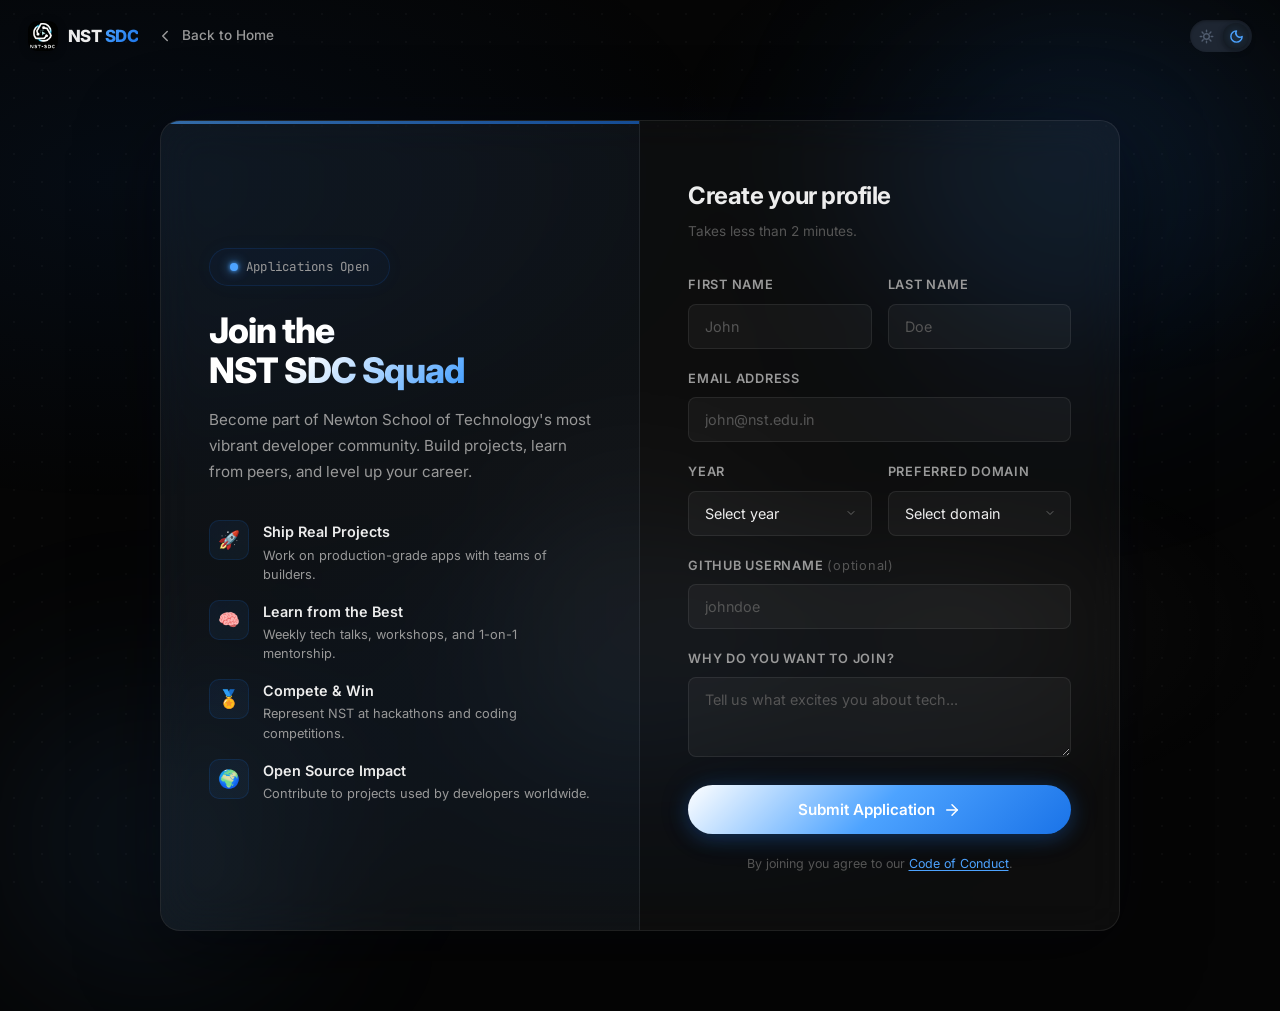
==== join.html @ 65013ed3 "Initial commit: official NST SDC landing page and membership portal" ====
<!DOCTYPE html>
<html lang="en">
<head>
  <meta charset="UTF-8" />
  <meta name="viewport" content="width=device-width, initial-scale=1.0" />
  <meta name="description" content="Join NST SDC — Register to become part of the NST Student Developer Club community." />
  <title>Join NST SDC — Registration</title>

  <!-- Fonts -->
  <link rel="preconnect" href="https://fonts.googleapis.com" />
  <link rel="preconnect" href="https://fonts.gstatic.com" crossorigin />
  <link
    href="https://fonts.googleapis.com/css2?family=Inter:wght@400;500;600;700;800;900&family=JetBrains+Mono:wght@400;500;600&display=swap"
    rel="stylesheet"
  />

  <!-- Favicon -->
  <link rel="icon" type="image/png" href="logo.png" />
  <link rel="shortcut icon" type="image/png" href="logo.png" />
  <link rel="apple-touch-icon" href="logo.png" />

  <link rel="stylesheet" href="style.css" />
  <script>
    (function () {
      const savedTheme = localStorage.getItem('nst_theme');
      if (savedTheme === 'light') {
        document.documentElement.setAttribute('data-theme', 'light');
      } else {
        document.documentElement.setAttribute('data-theme', 'dark');
      }
    })();
  </script>
  <style>
    /* Join Page Styles */

    .join-page {
      min-height: 100vh;
      display: flex;
      align-items: center;
      justify-content: center;
      padding: 120px 20px 80px;
      position: relative;
      overflow: hidden;
    }

    /* Ambient orbs for join page */
    .join-page__orb {
      position: absolute;
      border-radius: 50%;
      filter: blur(80px);
      pointer-events: none;
      animation: orbFloat 12s ease-in-out infinite alternate;
    }

    .join-page__orb--1 {
      width: 600px;
      height: 600px;
      background: radial-gradient(circle, rgba(26, 115, 232, 0.14) 0%, transparent 65%);
      top: -100px;
      right: -100px;
    }

    .join-page__orb--2 {
      width: 500px;
      height: 500px;
      background: radial-gradient(circle, rgba(77, 163, 255, 0.12) 0%, transparent 65%);
      bottom: -80px;
      left: -100px;
      animation-delay: -4s;
    }

    .join-page__orb--3 {
      width: 400px;
      height: 400px;
      background: radial-gradient(circle, rgba(255, 255, 255, 0.08) 0%, transparent 65%);
      top: 40%;
      left: 50%;
      transform: translateX(-50%);
      animation-delay: -8s;
    }

    .join-container {
      position: relative;
      z-index: 1;
      width: 100%;
      max-width: 960px;
      display: grid;
      grid-template-columns: 1fr 1fr;
      gap: 0;
      background: var(--glass-bg);
      border: var(--glass-border);
      border-radius: var(--radius-lg);
      backdrop-filter: blur(20px);
      -webkit-backdrop-filter: blur(20px);
      overflow: hidden;
      box-shadow: 0 20px 80px rgba(0, 0, 0, 0.5), 0 0 60px rgba(26, 115, 232, 0.04);
    }

    /* Left panel */

    .join-info {
      padding: 56px 48px;
      display: flex;
      flex-direction: column;
      justify-content: center;
      background: linear-gradient(135deg, rgba(26, 115, 232, 0.04), rgba(77, 163, 255, 0.03));
      border-right: 1px solid var(--border);
      position: relative;
      overflow: hidden;
    }

    .join-info::before {
      content: '';
      position: absolute;
      top: 0;
      left: 0;
      right: 0;
      height: 3px;
      background: linear-gradient(90deg, var(--accent-start), var(--accent-end));
      opacity: 0.6;
    }

    .join-info .badge {
      margin-bottom: 24px;
      align-self: flex-start;
    }

    .join-info h1 {
      font-size: 2.2rem;
      font-weight: 800;
      letter-spacing: -0.03em;
      line-height: 1.15;
      margin-bottom: 16px;
      background: linear-gradient(135deg, #ffffff 30%, #4da3ff 70%, #1a73e8 100%);
      -webkit-background-clip: text;
      -webkit-text-fill-color: transparent;
      background-clip: text;
    }

    .join-info > p {
      color: var(--text-muted);
      font-size: 0.95rem;
      line-height: 1.7;
      margin-bottom: 36px;
    }

    .join-perks {
      display: flex;
      flex-direction: column;
      gap: 16px;
    }

    .perk {
      display: flex;
      align-items: flex-start;
      gap: 14px;
    }

    .perk__icon {
      width: 40px;
      height: 40px;
      flex-shrink: 0;
      display: flex;
      align-items: center;
      justify-content: center;
      background: linear-gradient(135deg, rgba(26, 115, 232, 0.08), rgba(77, 163, 255, 0.06));
      border: 1px solid rgba(26, 115, 232, 0.15);
      border-radius: 10px;
      font-size: 1.1rem;
    }

    .perk h4 {
      font-size: 0.9rem;
      font-weight: 600;
      margin-bottom: 2px;
    }

    .perk p {
      font-size: 0.8rem;
      color: var(--text-muted);
      line-height: 1.5;
    }

    /* Right panel */

    .join-form-panel {
      padding: 56px 48px;
      display: flex;
      flex-direction: column;
      justify-content: center;
    }

    .join-form-panel h2 {
      font-size: 1.5rem;
      font-weight: 700;
      letter-spacing: -0.02em;
      margin-bottom: 6px;
    }

    .join-form-panel > p {
      color: var(--text-dim);
      font-size: 0.85rem;
      margin-bottom: 32px;
    }

    .form-group {
      margin-bottom: 20px;
    }

    .form-group label {
      display: block;
      font-size: 0.8rem;
      font-weight: 600;
      color: var(--text-muted);
      text-transform: uppercase;
      letter-spacing: 0.06em;
      margin-bottom: 8px;
    }

    .form-group input,
    .form-group select,
    .form-group textarea {
      width: 100%;
      padding: 13px 16px;
      background: rgba(255, 255, 255, 0.04);
      border: 1px solid var(--border);
      border-radius: var(--radius-sm);
      color: var(--text);
      font-family: var(--font-sans);
      font-size: 0.9rem;
      outline: none;
      transition: border-color 0.25s, box-shadow 0.25s;
    }

    .form-group input:focus,
    .form-group select:focus,
    .form-group textarea:focus {
      border-color: rgba(26, 115, 232, 0.4);
      box-shadow: 0 0 0 3px rgba(26, 115, 232, 0.08), 0 0 20px rgba(26, 115, 232, 0.04);
    }

    .form-group input::placeholder,
    .form-group textarea::placeholder {
      color: var(--text-dim);
    }

    .form-group select {
      cursor: pointer;
      appearance: none;
      -webkit-appearance: none;
      background-image: url("data:image/svg+xml,%3Csvg xmlns='http://www.w3.org/2000/svg' width='12' height='12' viewBox='0 0 24 24' fill='none' stroke='%23666' stroke-width='2' stroke-linecap='round' stroke-linejoin='round'%3E%3Cpath d='m6 9 6 6 6-6'/%3E%3C/svg%3E");
      background-repeat: no-repeat;
      background-position: right 14px center;
    }

    .form-group select option {
      background: #111;
      color: var(--text);
    }

    .form-group textarea {
      resize: vertical;
      min-height: 80px;
    }

    .form-row {
      display: grid;
      grid-template-columns: 1fr 1fr;
      gap: 16px;
    }

    .form-submit {
      margin-top: 8px;
    }

    .form-submit .btn {
      width: 100%;
      justify-content: center;
      padding: 15px 28px;
      font-size: 0.95rem;
    }

    .form-footer {
      text-align: center;
      margin-top: 20px;
    }

    .form-footer p {
      font-size: 0.78rem;
      color: var(--text-dim);
    }

    .form-footer a {
      color: var(--accent-start);
      text-decoration: underline;
      text-underline-offset: 2px;
    }

    /* Success state */

    .form-success {
      display: none;
      text-align: center;
      padding: 40px 20px;
    }

    .form-success.active {
      display: flex;
      flex-direction: column;
      align-items: center;
      justify-content: center;
      min-height: 400px;
    }

    .form-success__icon {
      width: 72px;
      height: 72px;
      border-radius: 50%;
      background: linear-gradient(135deg, rgba(26, 115, 232, 0.12), rgba(77, 163, 255, 0.08));
      border: 1px solid rgba(26, 115, 232, 0.2);
      display: flex;
      align-items: center;
      justify-content: center;
      font-size: 2rem;
      margin-bottom: 24px;
      animation: successPop 0.5s cubic-bezier(0.16, 1, 0.3, 1);
    }

    @keyframes successPop {
      0%   { transform: scale(0); opacity: 0; }
      60%  { transform: scale(1.15); }
      100% { transform: scale(1); opacity: 1; }
    }

    .form-success h2 {
      font-size: 1.6rem;
      font-weight: 800;
      margin-bottom: 10px;
      background: linear-gradient(135deg, #4da3ff, #1a73e8);
      -webkit-background-clip: text;
      -webkit-text-fill-color: transparent;
      background-clip: text;
    }

    .form-success p {
      color: var(--text-muted);
      font-size: 0.95rem;
      max-width: 360px;
      line-height: 1.6;
      margin-bottom: 28px;
    }

    /* Top bar & back link */

    .join-top-bar {
      position: fixed;
      top: 20px;
      left: 28px;
      right: 28px;
      z-index: 1001;
      display: flex;
      align-items: center;
      justify-content: space-between;
    }

    .back-link {
      display: inline-flex;
      align-items: center;
      gap: 8px;
      font-size: 0.85rem;
      font-weight: 500;
      color: var(--text-muted);
      transition: color 0.2s;
    }

    .back-link:hover {
      color: var(--text);
    }

    .back-link svg {
      transition: transform 0.2s;
    }

    .back-link:hover svg {
      transform: translateX(-3px);
    }

    /* Responsive */

    @media (max-width: 768px) {
      .join-top-bar {
        left: 20px;
        right: 20px;
      }

      .join-container {
        grid-template-columns: 1fr;
        max-width: 520px;
      }

      .join-info {
        padding: 40px 32px;
        border-right: none;
        border-bottom: 1px solid var(--border);
      }

      .join-form-panel {
        padding: 40px 32px;
      }

      .form-row {
        grid-template-columns: 1fr;
      }

      .join-info h1 {
        font-size: 1.7rem;
      }
    }

    @media (max-width: 480px) {
      .join-info {
        padding: 32px 24px;
      }

      .join-form-panel {
        padding: 32px 24px;
      }
    }
  </style>
</head>
<body>
  <!-- Top Bar -->
  <div class="join-top-bar">
    <div style="display: flex; align-items: center; gap: 18px;">
      <a href="index.html" class="navbar__logo" style="font-size: 1.05rem;">
        <img src="logo.png" alt="NST SDC Logo" class="navbar__logo-img" style="width: 30px; height: 30px;" />
        <span>NST <span>SDC</span></span>
      </a>
      <a href="index.html" class="back-link">
        <svg width="18" height="18" viewBox="0 0 24 24" fill="none" stroke="currentColor" stroke-width="2" stroke-linecap="round" stroke-linejoin="round"><path d="m15 18-6-6 6-6"/></svg>
        Back to Home
      </a>
    </div>

    <button class="theme-toggle" id="themeToggle" type="button" aria-label="Toggle color theme" title="Toggle color theme">
      <span class="theme-toggle__track">
        <span class="theme-toggle__slot theme-toggle__slot--sun">
          <svg class="theme-icon theme-icon--sun" viewBox="0 0 24 24" fill="none" stroke="currentColor" stroke-width="2.3" stroke-linecap="round" stroke-linejoin="round">
            <circle cx="12" cy="12" r="4.5" />
            <path d="M12 2v2.5M12 19.5V22M4.93 4.93l1.77 1.77M17.3 17.3l1.77 1.77M2 12h2.5M19.5 12H22M6.7 17.3l-1.77 1.77M19.07 4.93l-1.77 1.77" />
          </svg>
        </span>
        <span class="theme-toggle__slot theme-toggle__slot--moon">
          <svg class="theme-icon theme-icon--moon" viewBox="0 0 24 24" fill="none" stroke="currentColor" stroke-width="2.3" stroke-linecap="round" stroke-linejoin="round">
            <path d="M12 3a6.5 6.5 0 0 0 9 9 9 9 0 1 1-9-9Z" />
          </svg>
        </span>
        <span class="theme-toggle__thumb"></span>
      </span>
    </button>
  </div>

  <section class="join-page">
    <!-- Ambient orbs -->
    <div class="join-page__orb join-page__orb--1" aria-hidden="true"></div>
    <div class="join-page__orb join-page__orb--2" aria-hidden="true"></div>
    <div class="join-page__orb join-page__orb--3" aria-hidden="true"></div>

    <div class="join-container" data-animate>
      <!-- Left: Info panel -->
      <div class="join-info">
        <span class="badge">
          <span class="badge__dot"></span>
          Applications Open
        </span>

        <h1>Join the<br />NST SDC Squad</h1>
        <p>
          Become part of Newton School of Technology's most vibrant developer community.
          Build projects, learn from peers, and level up your career.
        </p>

        <div class="join-perks">
          <div class="perk">
            <div class="perk__icon">🚀</div>
            <div>
              <h4>Ship Real Projects</h4>
              <p>Work on production-grade apps with teams of builders.</p>
            </div>
          </div>
          <div class="perk">
            <div class="perk__icon">🧠</div>
            <div>
              <h4>Learn from the Best</h4>
              <p>Weekly tech talks, workshops, and 1-on-1 mentorship.</p>
            </div>
          </div>
          <div class="perk">
            <div class="perk__icon">🏅</div>
            <div>
              <h4>Compete & Win</h4>
              <p>Represent NST at hackathons and coding competitions.</p>
            </div>
          </div>
          <div class="perk">
            <div class="perk__icon">🌍</div>
            <div>
              <h4>Open Source Impact</h4>
              <p>Contribute to projects used by developers worldwide.</p>
            </div>
          </div>
        </div>
      </div>

      <!-- Right: Form panel -->
      <div class="join-form-panel" id="formPanel">
        <h2>Create your profile</h2>
        <p>Takes less than 2 minutes.</p>

        <form id="joinForm" novalidate>
          <div class="form-row">
            <div class="form-group">
              <label for="firstName">First Name</label>
              <input type="text" id="firstName" name="firstName" placeholder="John" required />
            </div>
            <div class="form-group">
              <label for="lastName">Last Name</label>
              <input type="text" id="lastName" name="lastName" placeholder="Doe" required />
            </div>
          </div>

          <div class="form-group">
            <label for="email">Email Address</label>
            <input type="email" id="email" name="email" placeholder="john@nst.edu.in" required />
          </div>

          <div class="form-row">
            <div class="form-group">
              <label for="year">Year</label>
              <select id="year" name="year" required>
                <option value="" disabled selected>Select year</option>
                <option value="1">1st Year</option>
                <option value="2">2nd Year</option>
                <option value="3">3rd Year</option>
                <option value="4">4th Year</option>
              </select>
            </div>
            <div class="form-group">
              <label for="domain">Preferred Domain</label>
              <select id="domain" name="domain" required>
                <option value="" disabled selected>Select domain</option>
                <option value="fullstack">Full-Stack Web</option>
                <option value="aiml">AI / Machine Learning</option>
                <option value="opensource">Open Source</option>
                <option value="devops">DevOps & Cloud</option>
                <option value="uiux">UI/UX Design</option>
                <option value="cp">Competitive Programming</option>
              </select>
            </div>
          </div>

          <div class="form-group">
            <label for="github">GitHub Username <span style="color: var(--text-dim); text-transform: none; font-weight: 400;">(optional)</span></label>
            <input type="text" id="github" name="github" placeholder="johndoe" />
          </div>

          <div class="form-group">
            <label for="motivation">Why do you want to join?</label>
            <textarea id="motivation" name="motivation" placeholder="Tell us what excites you about tech..." rows="3"></textarea>
          </div>

          <div class="form-submit">
            <button type="submit" class="btn btn--primary btn--lg">
              Submit Application
              <svg width="18" height="18" viewBox="0 0 24 24" fill="none" stroke="currentColor" stroke-width="2" stroke-linecap="round" stroke-linejoin="round"><path d="M5 12h14"/><path d="m12 5 7 7-7 7"/></svg>
            </button>
          </div>

          <div class="form-footer">
            <p>By joining you agree to our <a href="#">Code of Conduct</a>.</p>
          </div>
        </form>

        <!-- Success state (hidden by default) -->
        <div class="form-success" id="formSuccess">
          <div class="form-success__icon">🎉</div>
          <h2>You're in!</h2>
          <p>
            Welcome to the squad. We'll send you an onboarding email with next steps,
            Discord invite, and your domain group details.
          </p>
          <a href="index.html" class="btn btn--outline btn--lg">Back to Home</a>
        </div>
      </div>
    </div>
  </section>

  <script>
    ;(function () {
      'use strict'

      /* Scroll animation */
      const animatedEls = document.querySelectorAll('[data-animate]')
      const scrollObserver = new IntersectionObserver(
        (entries) => {
          entries.forEach((entry) => {
            if (entry.isIntersecting) {
              entry.target.classList.add('visible')
              scrollObserver.unobserve(entry.target)
            }
          })
        },
        { threshold: 0.1 }
      )
      animatedEls.forEach((el) => scrollObserver.observe(el))

      /* Form handling */
      const form = document.getElementById('joinForm')
      const formPanel = document.getElementById('formPanel')
      const formSuccess = document.getElementById('formSuccess')

      form.addEventListener('submit', (e) => {
        e.preventDefault()

        /* Basic validation */
        const required = form.querySelectorAll('[required]')
        let valid = true

        required.forEach((input) => {
          if (!input.value.trim()) {
            input.style.borderColor = 'rgba(255, 80, 80, 0.5)'
            valid = false
            input.addEventListener('input', () => {
              input.style.borderColor = ''
            }, { once: true })
          }
        })

        const email = form.querySelector('#email')
        if (email.value && !/^[^\s@]+@[^\s@]+\.[^\s@]+$/.test(email.value)) {
          email.style.borderColor = 'rgba(255, 80, 80, 0.5)'
          valid = false
        }

        if (!valid) return

        /* Simulate submission */
        const submitBtn = form.querySelector('button[type="submit"]')
        submitBtn.innerHTML = `
          <span style="display:inline-flex;align-items:center;gap:8px;">
            <svg width="18" height="18" viewBox="0 0 24 24" fill="none" stroke="currentColor" stroke-width="2" class="spin"><circle cx="12" cy="12" r="10" stroke-dasharray="32" stroke-dashoffset="12"/></svg>
            Submitting...
          </span>`
        submitBtn.disabled = true

        setTimeout(() => {
          form.style.display = 'none'
          formSuccess.classList.add('active')
        }, 1500)
      })

      /* Input focus glow effect */
      const inputs = document.querySelectorAll('input, select, textarea')
      inputs.forEach((input) => {
        input.addEventListener('focus', () => {
          input.closest('.form-group')?.classList.add('focused')
        })
        input.addEventListener('blur', () => {
          input.closest('.form-group')?.classList.remove('focused')
        })
      })

      /* Theme toggle */
      const themeToggle = document.getElementById('themeToggle')
      if (themeToggle) {
        const currentTheme = document.documentElement.getAttribute('data-theme') || 'dark'
        themeToggle.setAttribute('aria-checked', currentTheme === 'light' ? 'true' : 'false')
        themeToggle.addEventListener('click', () => {
          const active = document.documentElement.getAttribute('data-theme') || 'dark'
          const nextTheme = active === 'light' ? 'dark' : 'light'
          document.documentElement.setAttribute('data-theme', nextTheme)
          themeToggle.setAttribute('aria-checked', nextTheme === 'light' ? 'true' : 'false')
          try {
            localStorage.setItem('nst_theme', nextTheme)
          } catch (e) {}
        })
      }
    })()
  </script>

  <style>
    .spin {
      animation: spinAnim 1s linear infinite;
    }
    @keyframes spinAnim {
      to { transform: rotate(360deg); }
    }
  </style>
</body>
</html>
---- style.css ----
/* NST SDC — Main Stylesheet */

/* Reset & Variables */

*,
*::before,
*::after {
  margin: 0;
  padding: 0;
  box-sizing: border-box;
}

:root {
  /* Palette */
  --bg:           #050505;
  --bg-elevated:  #0a0a0a;
  --surface:      rgba(255, 255, 255, 0.03);
  --border:       rgba(255, 255, 255, 0.08);
  --border-hover: rgba(255, 255, 255, 0.18);
  --text:         #ededed;
  --text-muted:   #999999;
  --text-dim:     #555555;
  --accent-start: #4da3ff;
  --accent-end:   #1a73e8;
  --gradient:     linear-gradient(135deg, var(--accent-start), var(--accent-end));
  --gradient-vivid: linear-gradient(135deg, #ffffff, #4da3ff, #1a73e8);

  /* Glass */
  --glass-bg:     rgba(255, 255, 255, 0.035);
  --glass-border: 1px solid rgba(255, 255, 255, 0.08);
  --glass-blur:   blur(14px);

  /* Typography */
  --font-sans:  'Inter', system-ui, -apple-system, sans-serif;
  --font-mono:  'JetBrains Mono', 'Fira Code', monospace;

  /* Spacing */
  --section-pad: clamp(80px, 12vw, 140px) clamp(20px, 6vw, 120px);
  --radius:      12px;
  --radius-lg:   20px;
  --radius-sm:   8px;

  /* Transitions */
  --ease-out: cubic-bezier(0.16, 1, 0.3, 1);
}

[data-theme="light"] {
  /* Newton School of Technology Brand Light Theme (White & Blue) */
  --bg:           #ffffff;
  --bg-elevated:  #f8fafd;
  --surface:      rgba(26, 115, 232, 0.04);
  --border:       rgba(26, 115, 232, 0.12);
  --border-hover: rgba(26, 115, 232, 0.35);
  --text:         #0a192f;
  --text-muted:   #4a5568;
  --text-dim:     #718096;
  --accent-start: #1a73e8;
  --accent-end:   #0052cc;
  --gradient:     linear-gradient(135deg, #1a73e8, #0052cc);
  --gradient-vivid: linear-gradient(135deg, #0052cc, #1a73e8, #4da3ff);

  /* Glass */
  --glass-bg:     rgba(255, 255, 255, 0.88);
  --glass-border: 1px solid rgba(26, 115, 232, 0.12);
  --glass-blur:   blur(16px);
}

html {
  scroll-behavior: smooth;
  -webkit-font-smoothing: antialiased;
  -moz-osx-font-smoothing: grayscale;
}

body {
  font-family: var(--font-sans);
  background: var(--bg);
  color: var(--text);
  line-height: 1.6;
  overflow-x: hidden;
  position: relative;
}

/* Background Mesh */

body::before {
  content: '';
  position: fixed;
  inset: 0;
  z-index: -2;
  background:
    radial-gradient(ellipse 80% 60% at 10% 20%, rgba(26, 115, 232, 0.07) 0%, transparent 60%),
    radial-gradient(ellipse 60% 50% at 85% 15%, rgba(77, 163, 255, 0.06) 0%, transparent 55%),
    radial-gradient(ellipse 70% 50% at 50% 80%, rgba(26, 115, 232, 0.05) 0%, transparent 55%),
    radial-gradient(ellipse 50% 40% at 75% 70%, rgba(255, 255, 255, 0.04) 0%, transparent 50%);
  animation: ambientShift 20s ease-in-out infinite alternate;
  pointer-events: none;
}

@keyframes ambientShift {
  0%   { opacity: 1;   filter: hue-rotate(0deg); }
  50%  { opacity: 0.8; filter: hue-rotate(10deg); }
  100% { opacity: 1;   filter: hue-rotate(-8deg); }
}

/* Subtle dot-grid texture overlay */
body::after {
  content: '';
  position: fixed;
  inset: 0;
  z-index: -1;
  background-image: radial-gradient(circle, rgba(255, 255, 255, 0.03) 1px, transparent 1px);
  background-size: 28px 28px;
  pointer-events: none;
}

a {
  color: inherit;
  text-decoration: none;
}

img {
  display: block;
  max-width: 100%;
}

/* Utilities */

.gradient-text {
  background: var(--gradient);
  -webkit-background-clip: text;
  -webkit-text-fill-color: transparent;
  background-clip: text;
}

/* Glowing horizontal divider between sections */
.section + .section::before {
  content: '';
  display: block;
  width: 200px;
  height: 1px;
  margin: 0 auto;
  background: linear-gradient(90deg, transparent, rgba(26, 115, 232, 0.3), rgba(77, 163, 255, 0.3), transparent);
}

/* Scroll Animations */

[data-animate] {
  opacity: 0;
  transform: translateY(30px);
  transition: opacity 0.7s var(--ease-out), transform 0.7s var(--ease-out);
}

[data-animate].visible {
  opacity: 1;
  transform: translateY(0);
}

/* stagger children */
[data-animate]:nth-child(2) { transition-delay: 0.08s; }
[data-animate]:nth-child(3) { transition-delay: 0.16s; }
[data-animate]:nth-child(4) { transition-delay: 0.24s; }
[data-animate]:nth-child(5) { transition-delay: 0.32s; }
[data-animate]:nth-child(6) { transition-delay: 0.40s; }

/* Buttons */

.btn {
  display: inline-flex;
  align-items: center;
  gap: 8px;
  padding: 12px 28px;
  border-radius: 50px;
  font-family: var(--font-sans);
  font-weight: 600;
  font-size: 0.9rem;
  cursor: pointer;
  border: none;
  transition: transform 0.25s var(--ease-out), box-shadow 0.25s var(--ease-out), background 0.25s;
  white-space: nowrap;
}

.btn--primary {
  background: var(--gradient-vivid);
  color: #fff;
  box-shadow: 0 4px 20px rgba(26, 115, 232, 0.3), 0 0 40px rgba(26, 115, 232, 0.08);
}

.btn--primary:hover {
  transform: translateY(-2px);
  box-shadow: 0 8px 30px rgba(26, 115, 232, 0.4), 0 0 60px rgba(77, 163, 255, 0.12);
}

.btn--outline {
  background: transparent;
  color: var(--text);
  border: 1px solid var(--border-hover);
}

.btn--outline:hover {
  background: rgba(255, 255, 255, 0.05);
  transform: translateY(-2px);
}

.btn--lg {
  padding: 16px 36px;
  font-size: 1rem;
}

/* Navbar */

.navbar {
  position: fixed;
  top: 0;
  left: 0;
  width: 100%;
  z-index: 1000;
  display: flex;
  align-items: center;
  justify-content: space-between;
  padding: 16px clamp(20px, 5vw, 60px);
  background: transparent;
  transition: background 0.35s, border-color 0.35s, box-shadow 0.35s;
  border-bottom: 1px solid transparent;
}

.navbar--scrolled {
  background: var(--glass-bg);
  border-bottom: var(--glass-border);
  backdrop-filter: var(--glass-blur);
  -webkit-backdrop-filter: var(--glass-blur);
  box-shadow: 0 1px 30px rgba(0, 0, 0, 0.4);
}

.navbar__logo {
  display: inline-flex;
  align-items: center;
  gap: 10px;
  font-weight: 800;
  font-size: 1.15rem;
  letter-spacing: -0.03em;
  color: var(--text);
  text-decoration: none;
}

.navbar__logo-img {
  width: 34px;
  height: 34px;
  border-radius: 9px;
  object-fit: contain;
  box-shadow: 0 2px 10px rgba(0, 0, 0, 0.3);
  transition: transform 0.25s var(--ease-out);
  flex-shrink: 0;
}

.navbar__logo:hover .navbar__logo-img {
  transform: scale(1.08) rotate(-2deg);
}

.navbar__logo span span {
  background: var(--gradient);
  -webkit-background-clip: text;
  -webkit-text-fill-color: transparent;
  background-clip: text;
}

.navbar__links {
  display: flex;
  list-style: none;
  gap: 36px;
}

.navbar__links a {
  font-size: 0.88rem;
  font-weight: 500;
  color: var(--text-muted);
  transition: color 0.25s;
  position: relative;
}

.navbar__links a::after {
  content: '';
  position: absolute;
  bottom: -4px;
  left: 0;
  width: 0;
  height: 2px;
  background: var(--gradient);
  border-radius: 2px;
  transition: width 0.3s var(--ease-out);
}

.navbar__links a:hover,
.navbar__links a.active {
  color: var(--text);
}

.navbar__links a:hover::after,
.navbar__links a.active::after {
  width: 100%;
}

.navbar__mobile-cta {
  display: none;
}

.navbar__actions {
  display: flex;
  align-items: center;
  gap: 16px;
}

/* Theme Toggle */

.theme-toggle {
  display: inline-flex;
  align-items: center;
  justify-content: center;
  background: transparent;
  border: none;
  padding: 0;
  cursor: pointer;
  outline: none;
  user-select: none;
  -webkit-tap-highlight-color: transparent;
}

.theme-toggle__track {
  position: relative;
  width: 62px;
  height: 32px;
  border-radius: 999px;
  background: #1e2632;
  display: flex;
  align-items: center;
  justify-content: space-between;
  padding: 3px 4px;
  box-sizing: border-box;
  transition: background-color 0.35s cubic-bezier(0.16, 1, 0.3, 1), box-shadow 0.3s ease;
  box-shadow: inset 0 1px 3px rgba(0, 0, 0, 0.35);
}

.theme-toggle:focus-visible .theme-toggle__track {
  box-shadow: 0 0 0 2px var(--accent-start);
}

.theme-toggle__slot {
  width: 24px;
  height: 24px;
  display: flex;
  align-items: center;
  justify-content: center;
  z-index: 2;
  pointer-events: none;
}

.theme-icon {
  width: 15px;
  height: 15px;
  transition: stroke 0.3s cubic-bezier(0.16, 1, 0.3, 1), transform 0.3s ease, filter 0.3s ease;
}

/* Dark mode (default) icon states */
.theme-icon--sun {
  stroke: #505c6e;
}

.theme-icon--moon {
  stroke: #4da3ff;
  filter: drop-shadow(0 0 4px rgba(77, 163, 255, 0.5));
}

/* Sliding Thumb */
.theme-toggle__thumb {
  position: absolute;
  top: 3px;
  left: 3px;
  width: 26px;
  height: 26px;
  border-radius: 50%;
  background: #151c24;
  box-shadow: 0 2px 6px rgba(0, 0, 0, 0.45);
  z-index: 1;
  transition: transform 0.35s cubic-bezier(0.16, 1, 0.3, 1), background-color 0.35s ease, box-shadow 0.35s ease;
  transform: translateX(30px); /* dark mode: over moon on right */
}

/* Light mode state */
[data-theme="light"] .theme-toggle__track {
  background: #dce4ec;
  box-shadow: inset 0 1px 2px rgba(0, 0, 0, 0.08);
}

[data-theme="light"] .theme-toggle__thumb {
  background: #ffffff;
  box-shadow: 0 2px 6px rgba(0, 0, 0, 0.15), 0 1px 2px rgba(0, 0, 0, 0.08);
  transform: translateX(0); /* light mode: over sun on left */
}

[data-theme="light"] .theme-icon--sun {
  stroke: #f59e0b;
  filter: drop-shadow(0 0 3px rgba(245, 158, 11, 0.35));
}

[data-theme="light"] .theme-icon--moon {
  stroke: #94a3b8;
  filter: none;
}

.navbar__cta {
  padding: 10px 24px;
  font-size: 0.85rem;
}

/* Hamburger */
.navbar__hamburger {
  display: none;
  flex-direction: column;
  gap: 5px;
  background: none;
  border: none;
  cursor: pointer;
  padding: 4px;
  z-index: 1001;
}

.navbar__hamburger span {
  display: block;
  width: 22px;
  height: 2px;
  background: var(--text);
  border-radius: 2px;
  transition: transform 0.3s, opacity 0.3s;
}

.navbar__hamburger--active span:nth-child(1) {
  transform: translateY(7px) rotate(45deg);
}

.navbar__hamburger--active span:nth-child(2) {
  opacity: 0;
}

.navbar__hamburger--active span:nth-child(3) {
  transform: translateY(-7px) rotate(-45deg);
}

/* Hero Section */

.hero {
  position: relative;
  display: flex;
  align-items: center;
  justify-content: center;
  text-align: center;
  min-height: 100vh;
  padding: 120px clamp(20px, 6vw, 120px) 80px;
  overflow: hidden;
}

/* Ambient orbs */
.hero__orb {
  position: absolute;
  border-radius: 50%;
  filter: blur(80px);
  pointer-events: none;
  animation: orbFloat 12s ease-in-out infinite alternate;
}

.hero__orb--1 {
  width: 700px;
  height: 700px;
  background: radial-gradient(circle, rgba(26, 115, 232, 0.18) 0%, transparent 65%);
  top: -150px;
  left: 50%;
  transform: translateX(-50%);
}

.hero__orb--2 {
  width: 550px;
  height: 550px;
  background: radial-gradient(circle, rgba(77, 163, 255, 0.14) 0%, transparent 65%);
  bottom: -80px;
  right: -100px;
  animation-delay: -6s;
}

@keyframes orbFloat {
  0%   { transform: translateX(-50%) scale(1); opacity: 0.8; }
  50%  { transform: translateX(-50%) scale(1.12); opacity: 1; }
  100% { transform: translateX(-50%) scale(0.95); opacity: 0.7; }
}

.hero__orb--3 {
  width: 450px;
  height: 450px;
  background: radial-gradient(circle, rgba(255, 255, 255, 0.10) 0%, transparent 65%);
  bottom: 10%;
  left: -80px;
  animation-delay: -3s;
}

.hero__content {
  position: relative;
  z-index: 1;
  max-width: 820px;
}

/* Badge */
.badge {
  display: inline-flex;
  align-items: center;
  gap: 8px;
  padding: 8px 20px;
  background: rgba(26, 115, 232, 0.04);
  border: 1px solid rgba(26, 115, 232, 0.15);
  border-radius: 50px;
  font-family: var(--font-mono);
  font-size: 0.78rem;
  color: var(--text-muted);
  margin-bottom: 28px;
  letter-spacing: 0.02em;
  box-shadow: 0 0 20px rgba(26, 115, 232, 0.04);
}

.badge__dot {
  width: 8px;
  height: 8px;
  background: var(--accent-start);
  border-radius: 50%;
  box-shadow: 0 0 12px var(--accent-start), 0 0 4px var(--accent-start);
  animation: pulse-dot 2s ease-in-out infinite;
}

@keyframes pulse-dot {
  0%, 100% { opacity: 1; transform: scale(1); }
  50%      { opacity: 0.5; transform: scale(1.5); }
}

/* Headline */
.hero__headline {
  font-size: clamp(2.8rem, 8vw, 6rem);
  font-weight: 900;
  letter-spacing: -0.04em;
  line-height: 1.05;
  margin-bottom: 24px;
  background: linear-gradient(135deg, #ffffff 30%, #4da3ff 60%, #1a73e8 100%);
  -webkit-background-clip: text;
  -webkit-text-fill-color: transparent;
  background-clip: text;
}

.hero__headline .dot {
  background: var(--gradient-vivid);
  -webkit-background-clip: text;
  -webkit-text-fill-color: transparent;
  background-clip: text;
  filter: drop-shadow(0 0 12px rgba(26, 115, 232, 0.3));
}

.hero__sub {
  font-size: clamp(1rem, 2vw, 1.2rem);
  color: var(--text-muted);
  max-width: 600px;
  margin: 0 auto 40px;
  line-height: 1.7;
}

.hero__actions {
  display: flex;
  gap: 16px;
  justify-content: center;
  flex-wrap: wrap;
  margin-bottom: 60px;
}

/* Stats */
.hero__stats {
  display: flex;
  gap: 24px;
  justify-content: center;
  flex-wrap: wrap;
}

.stat-pill {
  display: flex;
  flex-direction: column;
  align-items: center;
  padding: 18px 32px;
  background: var(--glass-bg);
  border: var(--glass-border);
  border-radius: var(--radius);
  backdrop-filter: var(--glass-blur);
  -webkit-backdrop-filter: var(--glass-blur);
  min-width: 140px;
}

.stat-pill strong {
  font-size: 1.6rem;
  font-weight: 800;
  background: var(--gradient);
  -webkit-background-clip: text;
  -webkit-text-fill-color: transparent;
  background-clip: text;
}

.stat-pill span {
  font-size: 0.78rem;
  color: var(--text-muted);
  margin-top: 2px;
}

/* Section Shared */

.section {
  padding: var(--section-pad);
  max-width: 1200px;
  margin: 0 auto;
}

.section__header {
  text-align: center;
  max-width: 680px;
  margin: 0 auto 60px;
}

.section__tag {
  display: inline-block;
  font-family: var(--font-mono);
  font-size: 0.75rem;
  font-weight: 500;
  text-transform: uppercase;
  letter-spacing: 0.12em;
  color: var(--accent-start);
  padding: 6px 16px;
  border: 1px solid rgba(26, 115, 232, 0.25);
  border-radius: 50px;
  margin-bottom: 20px;
  background: rgba(26, 115, 232, 0.06);
  box-shadow: 0 0 20px rgba(26, 115, 232, 0.06);
}

.section__title {
  font-size: clamp(1.8rem, 4vw, 2.8rem);
  font-weight: 800;
  letter-spacing: -0.03em;
  line-height: 1.15;
  margin-bottom: 18px;
}

.section__desc {
  font-size: 1.05rem;
  color: var(--text-muted);
  line-height: 1.75;
}

.section__desc em {
  color: var(--text);
  font-style: normal;
  font-weight: 600;
}

/* Bento Grid */

.bento {
  display: grid;
  grid-template-columns: repeat(3, 1fr);
  gap: 18px;
  max-width: 1200px;
  margin: 0 auto;
}

.bento__card {
  position: relative;
  padding: 36px 30px;
  padding-top: 40px;
  background: var(--glass-bg);
  border: var(--glass-border);
  border-top: 2px solid transparent;
  border-image-slice: 1 1 0 1;
  border-radius: var(--radius-lg);
  backdrop-filter: var(--glass-blur);
  -webkit-backdrop-filter: var(--glass-blur);
  overflow: hidden;
  transition: border-color 0.3s, transform 0.3s var(--ease-out), box-shadow 0.3s;
}

/* Top accent line */
.bento__card {
  border-image: none;
  border-top: 1px solid rgba(255, 255, 255, 0.08);
}

.bento__card .bento__accent {
  position: absolute;
  top: 0;
  left: 20px;
  right: 20px;
  height: 2px;
  background: var(--gradient);
  border-radius: 0 0 2px 2px;
  opacity: 0.8;
  transition: opacity 0.3s;
}

.bento__card:hover {
  border-color: var(--border-hover);
  transform: translateY(-6px);
  box-shadow: 0 8px 40px rgba(26, 115, 232, 0.06), 0 2px 20px rgba(77, 163, 255, 0.04);
}

/* Spotlight overlay — brighter with purple tint */
.bento__card::before {
  content: '';
  position: absolute;
  inset: 0;
  border-radius: inherit;
  background: radial-gradient(
    450px circle at var(--mouse-x, -999px) var(--mouse-y, -999px),
    rgba(26, 115, 232, 0.08),
    rgba(77, 163, 255, 0.03) 40%,
    transparent 65%
  );
  pointer-events: none;
  transition: opacity 0.3s;
  opacity: 0;
}

.bento__card:hover::before {
  opacity: 1;
}

/* Spotlight border glow */
.bento__card::after {
  content: '';
  position: absolute;
  inset: 0;
  border-radius: inherit;
  background: radial-gradient(
    300px circle at var(--mouse-x, -999px) var(--mouse-y, -999px),
    rgba(26, 115, 232, 0.12),
    transparent 50%
  );
  pointer-events: none;
  opacity: 0;
  transition: opacity 0.3s;
  mask: linear-gradient(#000 0 0) content-box, linear-gradient(#000 0 0);
  mask-composite: exclude;
  -webkit-mask: linear-gradient(#000 0 0) content-box, linear-gradient(#000 0 0);
  -webkit-mask-composite: xor;
  padding: 1px;
}

.bento__card:hover::after {
  opacity: 1;
}

.bento__card--wide {
  grid-column: span 2;
}

.bento__icon {
  display: flex;
  align-items: center;
  justify-content: center;
  width: 56px;
  height: 56px;
  background: linear-gradient(135deg, rgba(26, 115, 232, 0.08), rgba(77, 163, 255, 0.06));
  border: 1px solid rgba(26, 115, 232, 0.15);
  border-radius: var(--radius);
  margin-bottom: 20px;
}

.bento__card h3 {
  font-size: 1.15rem;
  font-weight: 700;
  margin-bottom: 10px;
  letter-spacing: -0.02em;
}

.bento__card p {
  font-size: 0.9rem;
  color: var(--text-muted);
  line-height: 1.65;
}

.bento__tech-tags {
  display: flex;
  flex-wrap: wrap;
  gap: 6px;
  margin-top: 14px;
}

.bento__tech-tags span {
  font-family: var(--font-mono);
  font-size: 0.72rem;
  padding: 3px 10px;
  border-radius: 50px;
  background: rgba(26, 115, 232, 0.08);
  border: 1px solid rgba(26, 115, 232, 0.18);
  color: var(--accent-start);
  transition: background 0.2s, border-color 0.2s;
}

.bento__tech-tags span:hover {
  background: rgba(26, 115, 232, 0.16);
  border-color: var(--accent-start);
}

[data-theme="light"] .bento__tech-tags span {
  background: rgba(26, 115, 232, 0.08);
  border: 1px solid rgba(26, 115, 232, 0.22);
  color: #1a73e8;
}

/* Projects / Initiatives Grid */

.projects-grid {
  display: grid;
  grid-template-columns: repeat(3, 1fr);
  gap: 18px;
  max-width: 1200px;
  margin: 0 auto;
}

.project-card {
  position: relative;
  padding: 36px 30px;
  padding-left: 36px;
  background: var(--glass-bg);
  border: var(--glass-border);
  border-radius: var(--radius-lg);
  backdrop-filter: var(--glass-blur);
  -webkit-backdrop-filter: var(--glass-blur);
  transition: border-color 0.3s, transform 0.3s var(--ease-out), box-shadow 0.3s;
  overflow: hidden;
}

/* Gradient left accent bar */
.project-card::before {
  content: '';
  position: absolute;
  top: 20px;
  bottom: 20px;
  left: 0;
  width: 3px;
  background: linear-gradient(180deg, var(--accent-start), var(--accent-end));
  border-radius: 0 3px 3px 0;
  opacity: 0.6;
  transition: opacity 0.3s, height 0.3s;
}

.project-card:hover {
  border-color: var(--border-hover);
  transform: translateY(-6px);
  box-shadow: 0 8px 30px rgba(26, 115, 232, 0.05), 0 4px 15px rgba(77, 163, 255, 0.04);
}

.project-card:hover::before {
  opacity: 1;
}

.project-card__number {
  font-family: var(--font-mono);
  font-size: 0.8rem;
  font-weight: 600;
  background: var(--gradient-vivid);
  -webkit-background-clip: text;
  -webkit-text-fill-color: transparent;
  background-clip: text;
  margin-bottom: 16px;
}

.project-card h3 {
  font-size: 1.15rem;
  font-weight: 700;
  margin-bottom: 10px;
  letter-spacing: -0.02em;
}

.project-card p {
  font-size: 0.9rem;
  color: var(--text-muted);
  line-height: 1.65;
  margin-bottom: 20px;
}

.project-card__tags {
  display: flex;
  flex-wrap: wrap;
  gap: 8px;
}

.project-card__tags span {
  font-family: var(--font-mono);
  font-size: 0.7rem;
  padding: 4px 12px;
  border-radius: 50px;
  background: rgba(26, 115, 232, 0.06);
  border: 1px solid rgba(26, 115, 232, 0.12);
  color: var(--accent-start);
}

/* Student Creations Grid */

.creations-grid {
  display: grid;
  grid-template-columns: repeat(6, 1fr);
  gap: 20px;
  max-width: 1200px;
  margin: 0 auto;
}

/* Row 1: 3 cards (span 2 each = 6 columns) */
.creations-grid .creation-card:nth-child(1),
.creations-grid .creation-card:nth-child(2),
.creations-grid .creation-card:nth-child(3) {
  grid-column: span 2;
}

/* Row 2: 2 cards (span 3 each = 6 columns) */
.creations-grid .creation-card:nth-child(4),
.creations-grid .creation-card:nth-child(5) {
  grid-column: span 3;
}

.creation-card {
  position: relative;
  display: flex;
  flex-direction: column;
  padding: 32px 28px;
  background: var(--glass-bg);
  border: var(--glass-border);
  border-radius: var(--radius-lg);
  backdrop-filter: var(--glass-blur);
  -webkit-backdrop-filter: var(--glass-blur);
  text-decoration: none;
  color: var(--text);
  overflow: hidden;
  transition: transform 0.3s var(--ease-out), border-color 0.3s ease, box-shadow 0.3s ease;
  cursor: pointer;
}

.creation-card__accent {
  position: absolute;
  top: 0;
  left: 20px;
  right: 20px;
  height: 2px;
  background: var(--gradient);
  border-radius: 0 0 2px 2px;
  opacity: 0.8;
  transition: opacity 0.3s ease;
}

.creation-card:hover {
  transform: translateY(-6px);
  border-color: var(--border-hover);
  box-shadow: 0 14px 40px rgba(26, 115, 232, 0.1), 0 2px 10px rgba(0, 0, 0, 0.2);
}

.creation-card__header {
  display: flex;
  align-items: center;
  justify-content: space-between;
  margin-bottom: 18px;
}

.creation-card__badge {
  font-family: var(--font-mono);
  font-size: 0.72rem;
  font-weight: 500;
  letter-spacing: 0.05em;
  padding: 4px 12px;
  border-radius: 50px;
  background: rgba(26, 115, 232, 0.08);
  border: 1px solid rgba(26, 115, 232, 0.2);
  color: var(--accent-start);
}

.creation-card__link-icon {
  display: flex;
  align-items: center;
  justify-content: center;
  width: 32px;
  height: 32px;
  border-radius: 8px;
  background: rgba(255, 255, 255, 0.04);
  border: 1px solid var(--border);
  color: var(--text-muted);
  transition: background 0.25s, color 0.25s, transform 0.25s, border-color 0.25s;
}

.creation-card:hover .creation-card__link-icon {
  background: var(--accent-start);
  border-color: var(--accent-start);
  color: #ffffff;
  transform: translate(2px, -2px);
}

.creation-card h3 {
  font-size: 1.2rem;
  font-weight: 700;
  letter-spacing: -0.02em;
  margin-bottom: 12px;
  color: var(--text);
  transition: color 0.2s;
}

.creation-card:hover h3 {
  color: var(--accent-start);
}

.creation-card p {
  font-size: 0.9rem;
  color: var(--text-muted);
  line-height: 1.65;
  margin-bottom: 22px;
  flex-grow: 1;
}

.creation-card__tags {
  display: flex;
  flex-wrap: wrap;
  gap: 7px;
  margin-top: auto;
}

.creation-card__tags span {
  font-family: var(--font-mono);
  font-size: 0.72rem;
  padding: 3px 10px;
  border-radius: 50px;
  background: rgba(26, 115, 232, 0.06);
  border: 1px solid rgba(26, 115, 232, 0.14);
  color: var(--accent-start);
  transition: background 0.2s, border-color 0.2s;
}

.creation-card:hover .creation-card__tags span {
  background: rgba(26, 115, 232, 0.12);
  border-color: rgba(26, 115, 232, 0.25);
}

/* Community Highlights */

.community-highlights {
  display: grid;
  grid-template-columns: repeat(4, 1fr);
  gap: 18px;
  max-width: 1200px;
  margin: 0 auto;
}

.highlight {
  padding: 32px 26px;
  background: var(--glass-bg);
  border: var(--glass-border);
  border-radius: var(--radius-lg);
  backdrop-filter: var(--glass-blur);
  -webkit-backdrop-filter: var(--glass-blur);
  text-align: center;
  transition: border-color 0.3s, transform 0.3s var(--ease-out), box-shadow 0.3s;
  overflow: hidden;
  position: relative;
}

/* Bottom gradient accent */
.highlight::after {
  content: '';
  position: absolute;
  bottom: 0;
  left: 20px;
  right: 20px;
  height: 2px;
  background: linear-gradient(90deg, var(--accent-start), var(--accent-end));
  border-radius: 2px 2px 0 0;
  opacity: 0;
  transition: opacity 0.3s;
}

.highlight:hover {
  border-color: var(--border-hover);
  transform: translateY(-6px);
  box-shadow: 0 6px 25px rgba(26, 115, 232, 0.05);
}

.highlight:hover::after {
  opacity: 0.6;
}

.highlight__icon {
  font-size: 2.2rem;
  margin-bottom: 16px;
  filter: drop-shadow(0 0 8px rgba(26, 115, 232, 0.15));
}

.highlight h4 {
  font-size: 1rem;
  font-weight: 700;
  margin-bottom: 8px;
}

.highlight p {
  font-size: 0.85rem;
  color: var(--text-muted);
  line-height: 1.6;
}

/* Footer CTA */

.footer-cta {
  position: relative;
  text-align: center;
  padding: clamp(80px, 12vw, 140px) clamp(20px, 6vw, 120px);
  overflow: hidden;
}

.footer-cta__orb {
  position: absolute;
  width: 800px;
  height: 800px;
  border-radius: 50%;
  background:
    radial-gradient(circle at 40% 40%, rgba(26, 115, 232, 0.12) 0%, transparent 50%),
    radial-gradient(circle at 60% 60%, rgba(77, 163, 255, 0.10) 0%, transparent 50%);
  top: 50%;
  left: 50%;
  transform: translate(-50%, -50%);
  filter: blur(60px);
  pointer-events: none;
  animation: ctaPulse 8s ease-in-out infinite alternate;
}

@keyframes ctaPulse {
  0%   { transform: translate(-50%, -50%) scale(1); opacity: 0.8; }
  100% { transform: translate(-50%, -50%) scale(1.1); opacity: 1; }
}

.footer-cta__content {
  position: relative;
  z-index: 1;
  max-width: 600px;
  margin: 0 auto;
}

.footer-cta h2 {
  font-size: clamp(2rem, 5vw, 3rem);
  font-weight: 800;
  letter-spacing: -0.03em;
  margin-bottom: 18px;
}

.footer-cta p {
  font-size: 1.05rem;
  color: var(--text-muted);
  line-height: 1.7;
  margin-bottom: 36px;
}

/* Footer */

.footer {
  border-top: 1px solid var(--border);
  padding: 60px clamp(20px, 6vw, 120px) 30px;
}

.footer__inner {
  display: flex;
  justify-content: space-between;
  gap: 60px;
  max-width: 1200px;
  margin: 0 auto 48px;
  flex-wrap: wrap;
}

.footer__brand {
  max-width: 320px;
}

.footer__brand p {
  color: var(--text-muted);
  font-size: 0.9rem;
  margin-top: 12px;
  line-height: 1.6;
}

.footer__links {
  display: flex;
  gap: 80px;
}

.footer__links h5 {
  font-size: 0.8rem;
  font-weight: 600;
  text-transform: uppercase;
  letter-spacing: 0.1em;
  color: var(--text-dim);
  margin-bottom: 16px;
}

.footer__links a {
  display: block;
  font-size: 0.9rem;
  color: var(--text-muted);
  margin-bottom: 10px;
  transition: color 0.2s;
}

.footer__links a:hover {
  color: var(--text);
}

.footer__bottom {
  max-width: 1200px;
  margin: 0 auto;
  padding-top: 24px;
  border-top: 1px solid var(--border);
}

.footer__bottom p {
  font-size: 0.8rem;
  color: var(--text-dim);
  text-align: center;
}

/* ═══════════════════════════════════════════════════════
   RESPONSIVE
   ═══════════════════════════════════════════════════════ */

@media (max-width: 1024px) {
  .bento {
    grid-template-columns: repeat(2, 1fr);
  }

  .bento__card--wide {
    grid-column: span 2;
  }

  .projects-grid {
    grid-template-columns: repeat(2, 1fr);
  }

  .community-highlights {
    grid-template-columns: repeat(2, 1fr);
  }
}

@media (max-width: 768px) {
  /* Nav mobile */
  .navbar__links {
    position: fixed;
    top: 0;
    right: -100%;
    width: 280px;
    height: 100vh;
    flex-direction: column;
    background: rgba(10, 10, 10, 0.97);
    backdrop-filter: blur(20px);
    -webkit-backdrop-filter: blur(20px);
    padding: 100px 40px 40px;
    gap: 28px;
    transition: right 0.4s var(--ease-out);
  }

  .navbar__links--open {
    right: 0;
  }

  .navbar__actions {
    margin-left: auto;
    margin-right: 14px;
    gap: 8px;
  }

  .navbar__cta {
    display: none;
  }

  .navbar__mobile-cta {
    display: block;
    margin-top: 8px;
  }

  .navbar__mobile-cta .btn {
    width: 100%;
    justify-content: center;
    color: #ffffff !important;
  }

  .navbar__mobile-cta a::after {
    display: none !important;
  }

  .navbar__hamburger {
    display: flex;
  }

  /* Grids */
  .bento {
    grid-template-columns: 1fr;
  }

  .bento__card--wide {
    grid-column: span 1;
  }

  .projects-grid {
    grid-template-columns: 1fr;
  }

  .community-highlights {
    grid-template-columns: 1fr;
  }

  .hero__stats {
    flex-direction: column;
    align-items: center;
  }

  .stat-pill {
    width: 100%;
    max-width: 260px;
  }

  .footer__inner {
    flex-direction: column;
    gap: 40px;
  }

  .footer__links {
    gap: 40px;
  }
}

@media (max-width: 480px) {
  .hero__headline {
    font-size: 2.4rem;
  }

  .hero__actions {
    flex-direction: column;
    align-items: center;
  }
}

/* Light Mode Overrides */

[data-theme="light"] body::before {
  background:
    radial-gradient(ellipse 80% 60% at 10% 20%, rgba(26, 115, 232, 0.08) 0%, transparent 60%),
    radial-gradient(ellipse 60% 50% at 85% 15%, rgba(77, 163, 255, 0.09) 0%, transparent 55%),
    radial-gradient(ellipse 70% 50% at 50% 80%, rgba(26, 115, 232, 0.05) 0%, transparent 55%),
    radial-gradient(ellipse 50% 40% at 75% 70%, rgba(191, 219, 254, 0.35) 0%, transparent 50%);
}

[data-theme="light"] body::after {
  background-image: radial-gradient(circle, rgba(26, 115, 232, 0.07) 1px, transparent 1px);
}

[data-theme="light"] .navbar--scrolled {
  background: rgba(255, 255, 255, 0.9);
  border-bottom: 1px solid rgba(226, 232, 240, 0.9);
  box-shadow: 0 4px 20px rgba(0, 0, 0, 0.05);
}

[data-theme="light"] .navbar__hamburger span {
  background: var(--text);
}

@media (max-width: 768px) {
  [data-theme="light"] .navbar__links {
    background: rgba(255, 255, 255, 0.98);
    box-shadow: -10px 0 30px rgba(0, 0, 0, 0.08);
  }
}

[data-theme="light"] .badge {
  background: rgba(26, 115, 232, 0.06);
  border: 1px solid rgba(26, 115, 232, 0.2);
  color: #1a73e8;
  box-shadow: 0 2px 12px rgba(26, 115, 232, 0.06);
}

[data-theme="light"] .hero__headline {
  background: linear-gradient(135deg, #0a192f 25%, #1a73e8 70%, #0052cc 100%);
  -webkit-background-clip: text;
  -webkit-text-fill-color: transparent;
  background-clip: text;
}

[data-theme="light"] .hero__headline .dot {
  filter: drop-shadow(0 0 10px rgba(26, 115, 232, 0.25));
}

[data-theme="light"] .hero__orb--1 {
  background: radial-gradient(circle, rgba(26, 115, 232, 0.12) 0%, transparent 65%);
}

[data-theme="light"] .hero__orb--2 {
  background: radial-gradient(circle, rgba(77, 163, 255, 0.14) 0%, transparent 65%);
}

[data-theme="light"] .hero__orb--3 {
  background: radial-gradient(circle, rgba(147, 197, 253, 0.22) 0%, transparent 65%);
}

[data-theme="light"] .stat-pill {
  background: #ffffff;
  border: 1px solid rgba(26, 115, 232, 0.12);
  box-shadow: 0 4px 16px rgba(26, 115, 232, 0.06), 0 1px 3px rgba(0, 0, 0, 0.03);
}

[data-theme="light"] .btn--outline {
  background: #ffffff;
  color: #0a192f;
  border: 1px solid rgba(26, 115, 232, 0.25);
  box-shadow: 0 2px 8px rgba(0, 0, 0, 0.04);
}

[data-theme="light"] .btn--outline:hover {
  background: rgba(26, 115, 232, 0.06);
  border-color: var(--accent-start);
  color: var(--accent-start);
}

[data-theme="light"] .section__tag {
  background: rgba(26, 115, 232, 0.06);
  border: 1px solid rgba(26, 115, 232, 0.25);
  box-shadow: 0 2px 10px rgba(26, 115, 232, 0.06);
}

[data-theme="light"] .bento__card,
[data-theme="light"] .project-card,
[data-theme="light"] .highlight {
  background: #ffffff;
  border: 1px solid rgba(26, 115, 232, 0.12);
  box-shadow: 0 4px 20px rgba(26, 115, 232, 0.05), 0 1px 3px rgba(0, 0, 0, 0.03);
}

[data-theme="light"] .bento__card:hover,
[data-theme="light"] .project-card:hover,
[data-theme="light"] .highlight:hover {
  border-color: rgba(26, 115, 232, 0.35);
  box-shadow: 0 14px 34px rgba(26, 115, 232, 0.12), 0 2px 8px rgba(0, 0, 0, 0.04);
}

[data-theme="light"] .bento__card::before {
  background: radial-gradient(
    450px circle at var(--mouse-x, -999px) var(--mouse-y, -999px),
    rgba(26, 115, 232, 0.06),
    transparent 65%
  );
}

[data-theme="light"] .bento__icon {
  background: linear-gradient(135deg, rgba(26, 115, 232, 0.08), rgba(77, 163, 255, 0.08));
  border: 1px solid rgba(26, 115, 232, 0.18);
}

[data-theme="light"] .project-card__tags span {
  background: rgba(26, 115, 232, 0.08);
  border: 1px solid rgba(26, 115, 232, 0.2);
  color: #1a73e8;
}

[data-theme="light"] .footer-cta__orb {
  background:
    radial-gradient(circle at 40% 40%, rgba(26, 115, 232, 0.1) 0%, transparent 50%),
    radial-gradient(circle at 60% 60%, rgba(77, 163, 255, 0.12) 0%, transparent 50%);
}

[data-theme="light"] .footer {
  background: #f8fafd;
  border-top: 1px solid rgba(26, 115, 232, 0.12);
}

[data-theme="light"] .footer__bottom {
  border-top: 1px solid rgba(26, 115, 232, 0.1);
}

/* Join Page Light Mode */
[data-theme="light"] .join-container {
  background: #ffffff;
  border: 1px solid rgba(26, 115, 232, 0.15);
  box-shadow: 0 20px 70px rgba(26, 115, 232, 0.09), 0 4px 16px rgba(0, 0, 0, 0.04);
}

[data-theme="light"] .join-info {
  background: linear-gradient(135deg, #f8fafd, #f0f7ff);
  border-right: 1px solid rgba(26, 115, 232, 0.12);
}

[data-theme="light"] .join-info h1 {
  background: linear-gradient(135deg, #0a192f 30%, #1a73e8 70%, #0052cc 100%);
  -webkit-background-clip: text;
  -webkit-text-fill-color: transparent;
  background-clip: text;
}

[data-theme="light"] .perk__icon {
  background: linear-gradient(135deg, rgba(26, 115, 232, 0.08), rgba(77, 163, 255, 0.08));
  border: 1px solid rgba(26, 115, 232, 0.18);
}

[data-theme="light"] .form-group input,
[data-theme="light"] .form-group select,
[data-theme="light"] .form-group textarea {
  background: #f8fafc;
  border: 1px solid #cbd5e1;
  color: #0a192f;
}

[data-theme="light"] .form-group input:focus,
[data-theme="light"] .form-group select:focus,
[data-theme="light"] .form-group textarea:focus {
  background: #ffffff;
  border-color: #1a73e8;
  box-shadow: 0 0 0 3px rgba(26, 115, 232, 0.15);
}

[data-theme="light"] .form-group select option {
  background: #ffffff;
  color: #0a192f;
}

[data-theme="light"] .form-group input::placeholder,
[data-theme="light"] .form-group textarea::placeholder {
  color: #94a3b8;
}

[data-theme="light"] .join-page__orb--1 {
  background: radial-gradient(circle, rgba(26, 115, 232, 0.12) 0%, transparent 65%);
}

[data-theme="light"] .join-page__orb--2 {
  background: radial-gradient(circle, rgba(77, 163, 255, 0.14) 0%, transparent 65%);
}

[data-theme="light"] .join-page__orb--3 {
  background: radial-gradient(circle, rgba(147, 197, 253, 0.2) 0%, transparent 65%);
}

[data-theme="light"] .back-link {
  color: #4b5563;
}

[data-theme="light"] .back-link:hover {
  color: #0a192f;
}

/* Light mode overrides for creation cards */
[data-theme="light"] .creation-card {
  background: #ffffff;
  border: 1px solid rgba(26, 115, 232, 0.12);
  box-shadow: 0 4px 20px rgba(26, 115, 232, 0.05), 0 1px 3px rgba(0, 0, 0, 0.03);
}

[data-theme="light"] .creation-card:hover {
  border-color: rgba(26, 115, 232, 0.35);
  box-shadow: 0 14px 34px rgba(26, 115, 232, 0.12), 0 2px 8px rgba(0, 0, 0, 0.04);
}

[data-theme="light"] .creation-card__link-icon {
  background: rgba(26, 115, 232, 0.06);
  border-color: rgba(26, 115, 232, 0.15);
  color: #1a73e8;
}

[data-theme="light"] .creation-card:hover .creation-card__link-icon {
  background: #1a73e8;
  border-color: #1a73e8;
  color: #ffffff;
}

[data-theme="light"] .creation-card__badge {
  background: rgba(26, 115, 232, 0.08);
  border-color: rgba(26, 115, 232, 0.22);
  color: #1a73e8;
}

[data-theme="light"] .creation-card__tags span {
  background: rgba(26, 115, 232, 0.08);
  border-color: rgba(26, 115, 232, 0.2);
  color: #1a73e8;
}

/* Creations Grid Responsiveness */
@media (max-width: 1024px) {
  .creations-grid {
    grid-template-columns: repeat(2, 1fr);
  }

  .creations-grid .creation-card:nth-child(1),
  .creations-grid .creation-card:nth-child(2),
  .creations-grid .creation-card:nth-child(3),
  .creations-grid .creation-card:nth-child(4) {
    grid-column: span 1;
  }

  .creations-grid .creation-card:nth-child(5) {
    grid-column: span 2;
  }
}

@media (max-width: 768px) {
  .creations-grid {
    grid-template-columns: 1fr;
  }

  .creations-grid .creation-card:nth-child(1),
  .creations-grid .creation-card:nth-child(2),
  .creations-grid .creation-card:nth-child(3),
  .creations-grid .creation-card:nth-child(4),
  .creations-grid .creation-card:nth-child(5) {
    grid-column: span 1;
  }
}
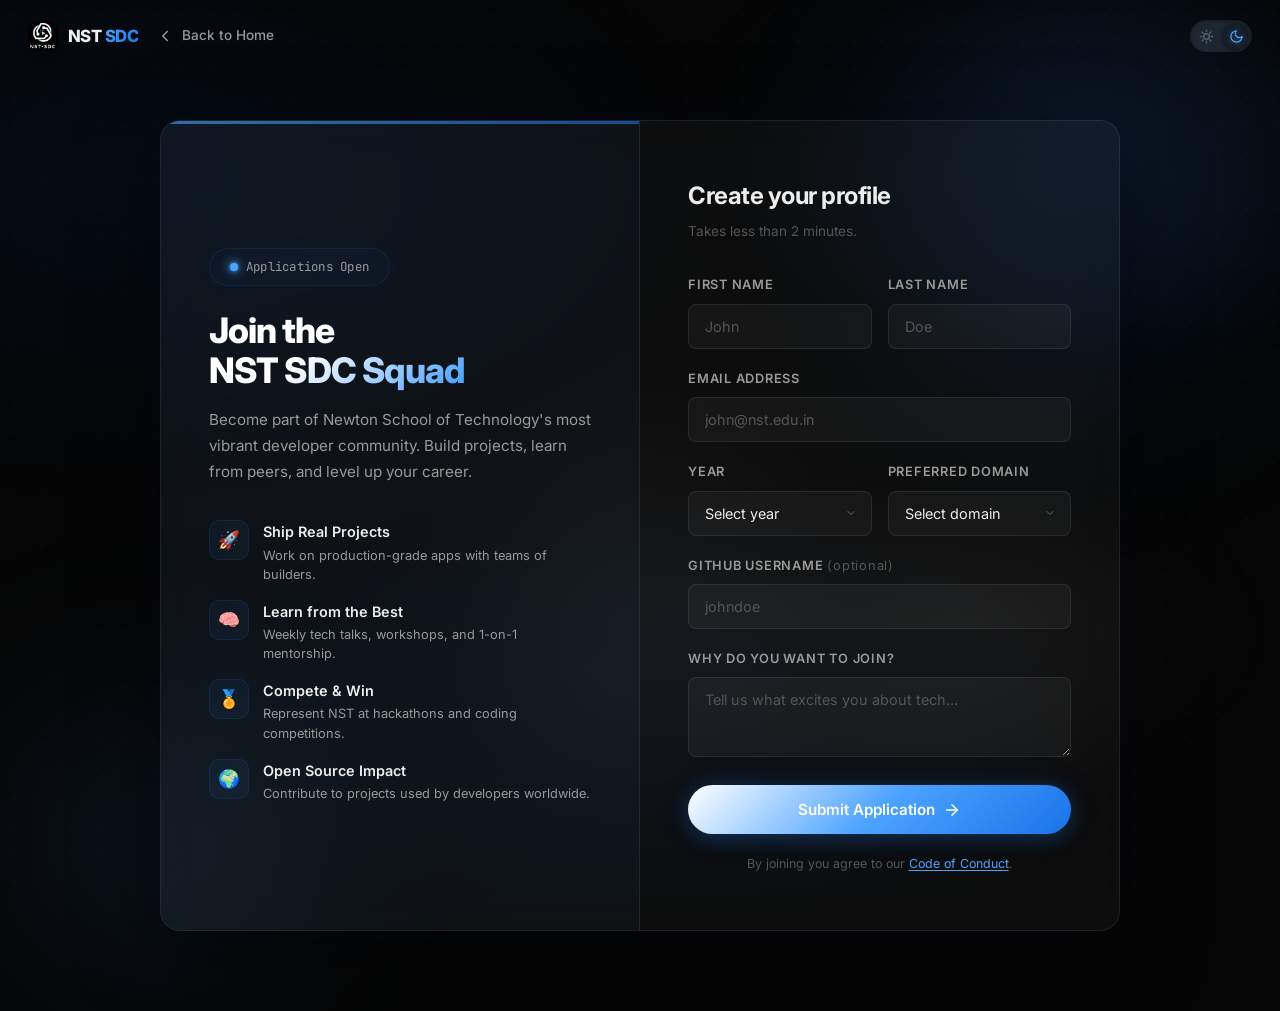
==== commit 0673f1f2: "Fix: correct moon SVG path for theme toggle and update README" ====
--- a/join.html
+++ b/join.html
@@ -451,8 +451,8 @@
           </svg>
         </span>
         <span class="theme-toggle__slot theme-toggle__slot--moon">
-          <svg class="theme-icon theme-icon--moon" viewBox="0 0 24 24" fill="none" stroke="currentColor" stroke-width="2.3" stroke-linecap="round" stroke-linejoin="round">
-            <path d="M12 3a6.5 6.5 0 0 0 9 9 9 9 0 1 1-9-9Z" />
+          <svg class="theme-icon theme-icon--moon" viewBox="0 0 24 24" fill="none" stroke="currentColor" stroke-width="2" stroke-linecap="round" stroke-linejoin="round">
+            <path d="M12 3a6 6 0 0 0 9 9 9 9 0 1 1-9-9Z" />
           </svg>
         </span>
         <span class="theme-toggle__thumb"></span>
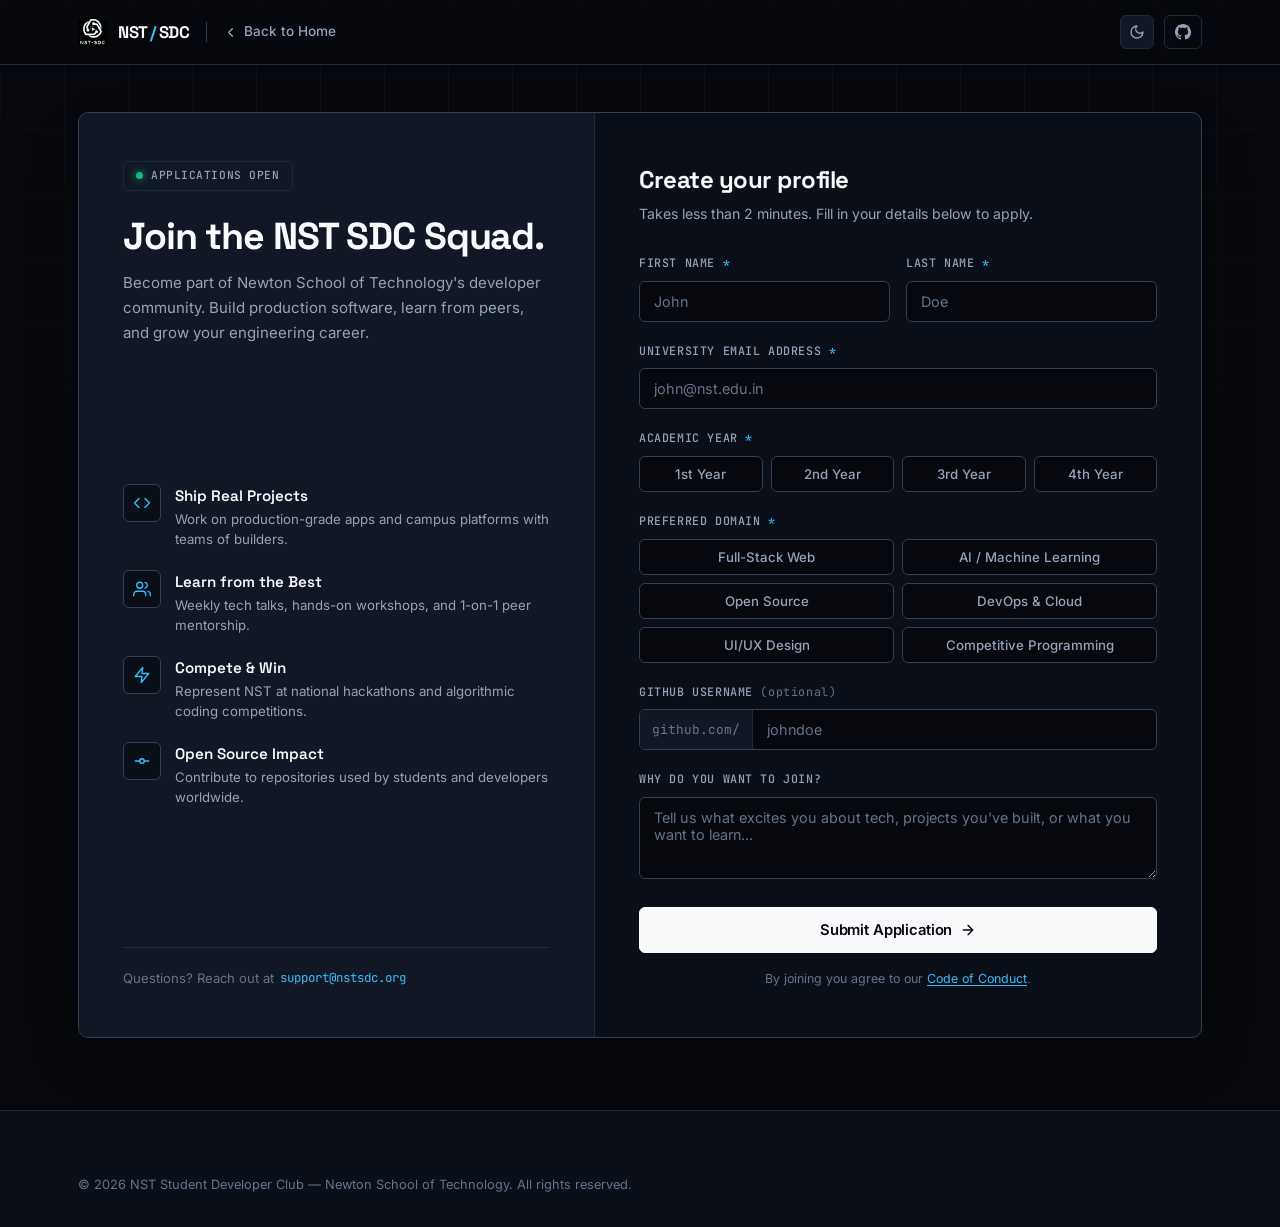
==== commit 2d832f8c: "Update NST SDC site: enhanced design, improved responsiveness, and updated content" ====
--- a/join.html
+++ b/join.html
@@ -3,14 +3,14 @@
 <head>
   <meta charset="UTF-8" />
   <meta name="viewport" content="width=device-width, initial-scale=1.0" />
-  <meta name="description" content="Join NST SDC — Register to become part of the NST Student Developer Club community." />
-  <title>Join NST SDC — Registration</title>
+  <meta name="description" content="Join NST SDC — Register to become part of the NST Student Developer Club community at Newton School of Technology." />
+  <title>Join NST SDC — Registration | Newton School of Technology</title>
 
   <!-- Fonts -->
   <link rel="preconnect" href="https://fonts.googleapis.com" />
   <link rel="preconnect" href="https://fonts.gstatic.com" crossorigin />
   <link
-    href="https://fonts.googleapis.com/css2?family=Inter:wght@400;500;600;700;800;900&family=JetBrains+Mono:wght@400;500;600&display=swap"
+    href="https://fonts.googleapis.com/css2?family=Inter:wght@400;500;600;700&family=JetBrains+Mono:wght@400;500;600&family=Space+Grotesk:wght@600;700&display=swap"
     rel="stylesheet"
   />
 
@@ -30,671 +30,218 @@
       }
     })();
   </script>
-  <style>
-    /* Join Page Styles */
-
-    .join-page {
-      min-height: 100vh;
-      display: flex;
-      align-items: center;
-      justify-content: center;
-      padding: 120px 20px 80px;
-      position: relative;
-      overflow: hidden;
-    }
-
-    /* Ambient orbs for join page */
-    .join-page__orb {
-      position: absolute;
-      border-radius: 50%;
-      filter: blur(80px);
-      pointer-events: none;
-      animation: orbFloat 12s ease-in-out infinite alternate;
-    }
-
-    .join-page__orb--1 {
-      width: 600px;
-      height: 600px;
-      background: radial-gradient(circle, rgba(26, 115, 232, 0.14) 0%, transparent 65%);
-      top: -100px;
-      right: -100px;
-    }
-
-    .join-page__orb--2 {
-      width: 500px;
-      height: 500px;
-      background: radial-gradient(circle, rgba(77, 163, 255, 0.12) 0%, transparent 65%);
-      bottom: -80px;
-      left: -100px;
-      animation-delay: -4s;
-    }
-
-    .join-page__orb--3 {
-      width: 400px;
-      height: 400px;
-      background: radial-gradient(circle, rgba(255, 255, 255, 0.08) 0%, transparent 65%);
-      top: 40%;
-      left: 50%;
-      transform: translateX(-50%);
-      animation-delay: -8s;
-    }
-
-    .join-container {
-      position: relative;
-      z-index: 1;
-      width: 100%;
-      max-width: 960px;
-      display: grid;
-      grid-template-columns: 1fr 1fr;
-      gap: 0;
-      background: var(--glass-bg);
-      border: var(--glass-border);
-      border-radius: var(--radius-lg);
-      backdrop-filter: blur(20px);
-      -webkit-backdrop-filter: blur(20px);
-      overflow: hidden;
-      box-shadow: 0 20px 80px rgba(0, 0, 0, 0.5), 0 0 60px rgba(26, 115, 232, 0.04);
-    }
-
-    /* Left panel */
-
-    .join-info {
-      padding: 56px 48px;
-      display: flex;
-      flex-direction: column;
-      justify-content: center;
-      background: linear-gradient(135deg, rgba(26, 115, 232, 0.04), rgba(77, 163, 255, 0.03));
-      border-right: 1px solid var(--border);
-      position: relative;
-      overflow: hidden;
-    }
-
-    .join-info::before {
-      content: '';
-      position: absolute;
-      top: 0;
-      left: 0;
-      right: 0;
-      height: 3px;
-      background: linear-gradient(90deg, var(--accent-start), var(--accent-end));
-      opacity: 0.6;
-    }
-
-    .join-info .badge {
-      margin-bottom: 24px;
-      align-self: flex-start;
-    }
-
-    .join-info h1 {
-      font-size: 2.2rem;
-      font-weight: 800;
-      letter-spacing: -0.03em;
-      line-height: 1.15;
-      margin-bottom: 16px;
-      background: linear-gradient(135deg, #ffffff 30%, #4da3ff 70%, #1a73e8 100%);
-      -webkit-background-clip: text;
-      -webkit-text-fill-color: transparent;
-      background-clip: text;
-    }
-
-    .join-info > p {
-      color: var(--text-muted);
-      font-size: 0.95rem;
-      line-height: 1.7;
-      margin-bottom: 36px;
-    }
-
-    .join-perks {
-      display: flex;
-      flex-direction: column;
-      gap: 16px;
-    }
-
-    .perk {
-      display: flex;
-      align-items: flex-start;
-      gap: 14px;
-    }
-
-    .perk__icon {
-      width: 40px;
-      height: 40px;
-      flex-shrink: 0;
-      display: flex;
-      align-items: center;
-      justify-content: center;
-      background: linear-gradient(135deg, rgba(26, 115, 232, 0.08), rgba(77, 163, 255, 0.06));
-      border: 1px solid rgba(26, 115, 232, 0.15);
-      border-radius: 10px;
-      font-size: 1.1rem;
-    }
-
-    .perk h4 {
-      font-size: 0.9rem;
-      font-weight: 600;
-      margin-bottom: 2px;
-    }
-
-    .perk p {
-      font-size: 0.8rem;
-      color: var(--text-muted);
-      line-height: 1.5;
-    }
-
-    /* Right panel */
-
-    .join-form-panel {
-      padding: 56px 48px;
-      display: flex;
-      flex-direction: column;
-      justify-content: center;
-    }
-
-    .join-form-panel h2 {
-      font-size: 1.5rem;
-      font-weight: 700;
-      letter-spacing: -0.02em;
-      margin-bottom: 6px;
-    }
-
-    .join-form-panel > p {
-      color: var(--text-dim);
-      font-size: 0.85rem;
-      margin-bottom: 32px;
-    }
-
-    .form-group {
-      margin-bottom: 20px;
-    }
-
-    .form-group label {
-      display: block;
-      font-size: 0.8rem;
-      font-weight: 600;
-      color: var(--text-muted);
-      text-transform: uppercase;
-      letter-spacing: 0.06em;
-      margin-bottom: 8px;
-    }
-
-    .form-group input,
-    .form-group select,
-    .form-group textarea {
-      width: 100%;
-      padding: 13px 16px;
-      background: rgba(255, 255, 255, 0.04);
-      border: 1px solid var(--border);
-      border-radius: var(--radius-sm);
-      color: var(--text);
-      font-family: var(--font-sans);
-      font-size: 0.9rem;
-      outline: none;
-      transition: border-color 0.25s, box-shadow 0.25s;
-    }
-
-    .form-group input:focus,
-    .form-group select:focus,
-    .form-group textarea:focus {
-      border-color: rgba(26, 115, 232, 0.4);
-      box-shadow: 0 0 0 3px rgba(26, 115, 232, 0.08), 0 0 20px rgba(26, 115, 232, 0.04);
-    }
-
-    .form-group input::placeholder,
-    .form-group textarea::placeholder {
-      color: var(--text-dim);
-    }
-
-    .form-group select {
-      cursor: pointer;
-      appearance: none;
-      -webkit-appearance: none;
-      background-image: url("data:image/svg+xml,%3Csvg xmlns='http://www.w3.org/2000/svg' width='12' height='12' viewBox='0 0 24 24' fill='none' stroke='%23666' stroke-width='2' stroke-linecap='round' stroke-linejoin='round'%3E%3Cpath d='m6 9 6 6 6-6'/%3E%3C/svg%3E");
-      background-repeat: no-repeat;
-      background-position: right 14px center;
-    }
-
-    .form-group select option {
-      background: #111;
-      color: var(--text);
-    }
-
-    .form-group textarea {
-      resize: vertical;
-      min-height: 80px;
-    }
-
-    .form-row {
-      display: grid;
-      grid-template-columns: 1fr 1fr;
-      gap: 16px;
-    }
-
-    .form-submit {
-      margin-top: 8px;
-    }
-
-    .form-submit .btn {
-      width: 100%;
-      justify-content: center;
-      padding: 15px 28px;
-      font-size: 0.95rem;
-    }
-
-    .form-footer {
-      text-align: center;
-      margin-top: 20px;
-    }
-
-    .form-footer p {
-      font-size: 0.78rem;
-      color: var(--text-dim);
-    }
-
-    .form-footer a {
-      color: var(--accent-start);
-      text-decoration: underline;
-      text-underline-offset: 2px;
-    }
-
-    /* Success state */
-
-    .form-success {
-      display: none;
-      text-align: center;
-      padding: 40px 20px;
-    }
-
-    .form-success.active {
-      display: flex;
-      flex-direction: column;
-      align-items: center;
-      justify-content: center;
-      min-height: 400px;
-    }
-
-    .form-success__icon {
-      width: 72px;
-      height: 72px;
-      border-radius: 50%;
-      background: linear-gradient(135deg, rgba(26, 115, 232, 0.12), rgba(77, 163, 255, 0.08));
-      border: 1px solid rgba(26, 115, 232, 0.2);
-      display: flex;
-      align-items: center;
-      justify-content: center;
-      font-size: 2rem;
-      margin-bottom: 24px;
-      animation: successPop 0.5s cubic-bezier(0.16, 1, 0.3, 1);
-    }
-
-    @keyframes successPop {
-      0%   { transform: scale(0); opacity: 0; }
-      60%  { transform: scale(1.15); }
-      100% { transform: scale(1); opacity: 1; }
-    }
-
-    .form-success h2 {
-      font-size: 1.6rem;
-      font-weight: 800;
-      margin-bottom: 10px;
-      background: linear-gradient(135deg, #4da3ff, #1a73e8);
-      -webkit-background-clip: text;
-      -webkit-text-fill-color: transparent;
-      background-clip: text;
-    }
-
-    .form-success p {
-      color: var(--text-muted);
-      font-size: 0.95rem;
-      max-width: 360px;
-      line-height: 1.6;
-      margin-bottom: 28px;
-    }
-
-    /* Top bar & back link */
-
-    .join-top-bar {
-      position: fixed;
-      top: 20px;
-      left: 28px;
-      right: 28px;
-      z-index: 1001;
-      display: flex;
-      align-items: center;
-      justify-content: space-between;
-    }
-
-    .back-link {
-      display: inline-flex;
-      align-items: center;
-      gap: 8px;
-      font-size: 0.85rem;
-      font-weight: 500;
-      color: var(--text-muted);
-      transition: color 0.2s;
-    }
-
-    .back-link:hover {
-      color: var(--text);
-    }
-
-    .back-link svg {
-      transition: transform 0.2s;
-    }
-
-    .back-link:hover svg {
-      transform: translateX(-3px);
-    }
-
-    /* Responsive */
-
-    @media (max-width: 768px) {
-      .join-top-bar {
-        left: 20px;
-        right: 20px;
-      }
-
-      .join-container {
-        grid-template-columns: 1fr;
-        max-width: 520px;
-      }
-
-      .join-info {
-        padding: 40px 32px;
-        border-right: none;
-        border-bottom: 1px solid var(--border);
-      }
-
-      .join-form-panel {
-        padding: 40px 32px;
-      }
-
-      .form-row {
-        grid-template-columns: 1fr;
-      }
-
-      .join-info h1 {
-        font-size: 1.7rem;
-      }
-    }
-
-    @media (max-width: 480px) {
-      .join-info {
-        padding: 32px 24px;
-      }
-
-      .join-form-panel {
-        padding: 32px 24px;
-      }
-    }
-  </style>
 </head>
 <body>
-  <!-- Top Bar -->
-  <div class="join-top-bar">
-    <div style="display: flex; align-items: center; gap: 18px;">
-      <a href="index.html" class="navbar__logo" style="font-size: 1.05rem;">
-        <img src="logo.png" alt="NST SDC Logo" class="navbar__logo-img" style="width: 30px; height: 30px;" />
-        <span>NST <span>SDC</span></span>
-      </a>
-      <a href="index.html" class="back-link">
-        <svg width="18" height="18" viewBox="0 0 24 24" fill="none" stroke="currentColor" stroke-width="2" stroke-linecap="round" stroke-linejoin="round"><path d="m15 18-6-6 6-6"/></svg>
-        Back to Home
-      </a>
-    </div>
-
-    <button class="theme-toggle" id="themeToggle" type="button" aria-label="Toggle color theme" title="Toggle color theme">
-      <span class="theme-toggle__track">
-        <span class="theme-toggle__slot theme-toggle__slot--sun">
-          <svg class="theme-icon theme-icon--sun" viewBox="0 0 24 24" fill="none" stroke="currentColor" stroke-width="2.3" stroke-linecap="round" stroke-linejoin="round">
-            <circle cx="12" cy="12" r="4.5" />
-            <path d="M12 2v2.5M12 19.5V22M4.93 4.93l1.77 1.77M17.3 17.3l1.77 1.77M2 12h2.5M19.5 12H22M6.7 17.3l-1.77 1.77M19.07 4.93l-1.77 1.77" />
+  <!-- Subtle Structural Grid Background -->
+  <div class="bg-grid" aria-hidden="true"></div>
+
+  <!-- Shared Navbar -->
+  <header class="navbar" id="navbar">
+    <div class="navbar__container">
+      <div class="navbar__left-group">
+        <a href="index.html" class="navbar__logo">
+          <img src="logo.png" alt="NST SDC Logo" class="navbar__logo-img" />
+          <span class="navbar__logo-text">NST<span class="navbar__logo-slash">/</span>SDC</span>
+        </a>
+        <span class="navbar__divider" aria-hidden="true"></span>
+        <a href="index.html" class="back-link">
+          <svg width="15" height="15" viewBox="0 0 24 24" fill="none" stroke="currentColor" stroke-width="2" stroke-linecap="round" stroke-linejoin="round"><path d="m15 18-6-6 6-6"/></svg>
+          <span>Back to Home</span>
+        </a>
+      </div>
+
+      <div class="navbar__actions">
+        <button class="theme-toggle" id="themeToggle" type="button" aria-label="Toggle color theme" title="Toggle color theme">
+          <svg class="theme-icon theme-icon--sun" viewBox="0 0 24 24" fill="none" stroke="currentColor" stroke-width="2" stroke-linecap="round" stroke-linejoin="round">
+            <circle cx="12" cy="12" r="4" />
+            <path d="M12 2v2M12 20v2M4.93 4.93l1.41 1.41M17.66 17.66l1.41 1.41M2 12h2M20 12h2M6.34 17.66l-1.41 1.41M19.07 4.93l-1.41 1.41" />
           </svg>
-        </span>
-        <span class="theme-toggle__slot theme-toggle__slot--moon">
           <svg class="theme-icon theme-icon--moon" viewBox="0 0 24 24" fill="none" stroke="currentColor" stroke-width="2" stroke-linecap="round" stroke-linejoin="round">
             <path d="M12 3a6 6 0 0 0 9 9 9 9 0 1 1-9-9Z" />
           </svg>
-        </span>
-        <span class="theme-toggle__thumb"></span>
-      </span>
-    </button>
-  </div>
-
-  <section class="join-page">
-    <!-- Ambient orbs -->
-    <div class="join-page__orb join-page__orb--1" aria-hidden="true"></div>
-    <div class="join-page__orb join-page__orb--2" aria-hidden="true"></div>
-    <div class="join-page__orb join-page__orb--3" aria-hidden="true"></div>
-
-    <div class="join-container" data-animate>
-      <!-- Left: Info panel -->
-      <div class="join-info">
-        <span class="badge">
-          <span class="badge__dot"></span>
-          Applications Open
-        </span>
-
-        <h1>Join the<br />NST SDC Squad</h1>
-        <p>
-          Become part of Newton School of Technology's most vibrant developer community.
-          Build projects, learn from peers, and level up your career.
-        </p>
-
-        <div class="join-perks">
-          <div class="perk">
-            <div class="perk__icon">🚀</div>
-            <div>
-              <h4>Ship Real Projects</h4>
-              <p>Work on production-grade apps with teams of builders.</p>
-            </div>
-          </div>
-          <div class="perk">
-            <div class="perk__icon">🧠</div>
-            <div>
-              <h4>Learn from the Best</h4>
-              <p>Weekly tech talks, workshops, and 1-on-1 mentorship.</p>
-            </div>
-          </div>
-          <div class="perk">
-            <div class="perk__icon">🏅</div>
-            <div>
-              <h4>Compete & Win</h4>
-              <p>Represent NST at hackathons and coding competitions.</p>
-            </div>
-          </div>
-          <div class="perk">
-            <div class="perk__icon">🌍</div>
-            <div>
-              <h4>Open Source Impact</h4>
-              <p>Contribute to projects used by developers worldwide.</p>
-            </div>
-          </div>
-        </div>
-      </div>
-
-      <!-- Right: Form panel -->
-      <div class="join-form-panel" id="formPanel">
-        <h2>Create your profile</h2>
-        <p>Takes less than 2 minutes.</p>
-
-        <form id="joinForm" novalidate>
-          <div class="form-row">
-            <div class="form-group">
-              <label for="firstName">First Name</label>
-              <input type="text" id="firstName" name="firstName" placeholder="John" required />
-            </div>
-            <div class="form-group">
-              <label for="lastName">Last Name</label>
-              <input type="text" id="lastName" name="lastName" placeholder="Doe" required />
-            </div>
-          </div>
-
-          <div class="form-group">
-            <label for="email">Email Address</label>
-            <input type="email" id="email" name="email" placeholder="john@nst.edu.in" required />
-          </div>
-
-          <div class="form-row">
-            <div class="form-group">
-              <label for="year">Year</label>
-              <select id="year" name="year" required>
-                <option value="" disabled selected>Select year</option>
-                <option value="1">1st Year</option>
-                <option value="2">2nd Year</option>
-                <option value="3">3rd Year</option>
-                <option value="4">4th Year</option>
-              </select>
-            </div>
-            <div class="form-group">
-              <label for="domain">Preferred Domain</label>
-              <select id="domain" name="domain" required>
-                <option value="" disabled selected>Select domain</option>
-                <option value="fullstack">Full-Stack Web</option>
-                <option value="aiml">AI / Machine Learning</option>
-                <option value="opensource">Open Source</option>
-                <option value="devops">DevOps & Cloud</option>
-                <option value="uiux">UI/UX Design</option>
-                <option value="cp">Competitive Programming</option>
-              </select>
-            </div>
-          </div>
-
-          <div class="form-group">
-            <label for="github">GitHub Username <span style="color: var(--text-dim); text-transform: none; font-weight: 400;">(optional)</span></label>
-            <input type="text" id="github" name="github" placeholder="johndoe" />
-          </div>
-
-          <div class="form-group">
-            <label for="motivation">Why do you want to join?</label>
-            <textarea id="motivation" name="motivation" placeholder="Tell us what excites you about tech..." rows="3"></textarea>
-          </div>
-
-          <div class="form-submit">
-            <button type="submit" class="btn btn--primary btn--lg">
-              Submit Application
-              <svg width="18" height="18" viewBox="0 0 24 24" fill="none" stroke="currentColor" stroke-width="2" stroke-linecap="round" stroke-linejoin="round"><path d="M5 12h14"/><path d="m12 5 7 7-7 7"/></svg>
-            </button>
-          </div>
-
-          <div class="form-footer">
-            <p>By joining you agree to our <a href="#">Code of Conduct</a>.</p>
-          </div>
-        </form>
-
-        <!-- Success state (hidden by default) -->
-        <div class="form-success" id="formSuccess">
-          <div class="form-success__icon">🎉</div>
-          <h2>You're in!</h2>
-          <p>
-            Welcome to the squad. We'll send you an onboarding email with next steps,
-            Discord invite, and your domain group details.
-          </p>
-          <a href="index.html" class="btn btn--outline btn--lg">Back to Home</a>
-        </div>
+        </button>
+
+        <a href="https://github.com/nst-sdc" target="_blank" rel="noopener noreferrer" class="btn btn--ghost" aria-label="GitHub Organization">
+          <svg width="16" height="16" viewBox="0 0 24 24" fill="currentColor"><path d="M12 0C5.37 0 0 5.37 0 12c0 5.31 3.435 9.795 8.205 11.385.6.105.825-.255.825-.57 0-.285-.015-1.23-.015-2.235-3.015.555-3.795-.735-4.035-1.41-.135-.345-.72-1.41-1.23-1.695-.42-.225-1.02-.78-.015-.795.945-.015 1.62.87 1.845 1.23 1.08 1.815 2.805 1.305 3.495.99.105-.78.42-1.305.765-1.605-2.67-.3-5.46-1.335-5.46-5.925 0-1.305.465-2.385 1.23-3.225-.12-.3-.54-1.53.12-3.18 0 0 1.005-.315 3.3 1.23.96-.27 1.98-.405 3-.405s2.04.135 3 .405c2.295-1.56 3.3-1.23 3.3-1.23.66 1.65.24 2.88.12 3.18.765.84 1.23 1.905 1.23 3.225 0 4.605-2.805 5.625-5.475 5.925.435.375.81 1.095.81 2.22 0 1.605-.015 2.895-.015 3.3 0 .315.225.69.825.57A12.02 12.02 0 0 0 24 12c0-6.63-5.37-12-12-12Z"/></svg>
+        </a>
       </div>
     </div>
-  </section>
-
-  <script>
-    ;(function () {
-      'use strict'
-
-      /* Scroll animation */
-      const animatedEls = document.querySelectorAll('[data-animate]')
-      const scrollObserver = new IntersectionObserver(
-        (entries) => {
-          entries.forEach((entry) => {
-            if (entry.isIntersecting) {
-              entry.target.classList.add('visible')
-              scrollObserver.unobserve(entry.target)
-            }
-          })
-        },
-        { threshold: 0.1 }
-      )
-      animatedEls.forEach((el) => scrollObserver.observe(el))
-
-      /* Form handling */
-      const form = document.getElementById('joinForm')
-      const formPanel = document.getElementById('formPanel')
-      const formSuccess = document.getElementById('formSuccess')
-
-      form.addEventListener('submit', (e) => {
-        e.preventDefault()
-
-        /* Basic validation */
-        const required = form.querySelectorAll('[required]')
-        let valid = true
-
-        required.forEach((input) => {
-          if (!input.value.trim()) {
-            input.style.borderColor = 'rgba(255, 80, 80, 0.5)'
-            valid = false
-            input.addEventListener('input', () => {
-              input.style.borderColor = ''
-            }, { once: true })
-          }
-        })
-
-        const email = form.querySelector('#email')
-        if (email.value && !/^[^\s@]+@[^\s@]+\.[^\s@]+$/.test(email.value)) {
-          email.style.borderColor = 'rgba(255, 80, 80, 0.5)'
-          valid = false
-        }
-
-        if (!valid) return
-
-        /* Simulate submission */
-        const submitBtn = form.querySelector('button[type="submit"]')
-        submitBtn.innerHTML = `
-          <span style="display:inline-flex;align-items:center;gap:8px;">
-            <svg width="18" height="18" viewBox="0 0 24 24" fill="none" stroke="currentColor" stroke-width="2" class="spin"><circle cx="12" cy="12" r="10" stroke-dasharray="32" stroke-dashoffset="12"/></svg>
-            Submitting...
-          </span>`
-        submitBtn.disabled = true
-
-        setTimeout(() => {
-          form.style.display = 'none'
-          formSuccess.classList.add('active')
-        }, 1500)
-      })
-
-      /* Input focus glow effect */
-      const inputs = document.querySelectorAll('input, select, textarea')
-      inputs.forEach((input) => {
-        input.addEventListener('focus', () => {
-          input.closest('.form-group')?.classList.add('focused')
-        })
-        input.addEventListener('blur', () => {
-          input.closest('.form-group')?.classList.remove('focused')
-        })
-      })
-
-      /* Theme toggle */
-      const themeToggle = document.getElementById('themeToggle')
-      if (themeToggle) {
-        const currentTheme = document.documentElement.getAttribute('data-theme') || 'dark'
-        themeToggle.setAttribute('aria-checked', currentTheme === 'light' ? 'true' : 'false')
-        themeToggle.addEventListener('click', () => {
-          const active = document.documentElement.getAttribute('data-theme') || 'dark'
-          const nextTheme = active === 'light' ? 'dark' : 'light'
-          document.documentElement.setAttribute('data-theme', nextTheme)
-          themeToggle.setAttribute('aria-checked', nextTheme === 'light' ? 'true' : 'false')
-          try {
-            localStorage.setItem('nst_theme', nextTheme)
-          } catch (e) {}
-        })
-      }
-    })()
-  </script>
-
-  <style>
-    .spin {
-      animation: spinAnim 1s linear infinite;
-    }
-    @keyframes spinAnim {
-      to { transform: rotate(360deg); }
-    }
-  </style>
+  </header>
+
+  <main class="join-page">
+    <div class="container">
+      <div class="join-layout" data-animate>
+        <!-- Left Column: Info & Membership Pillars -->
+        <aside class="join-sidebar">
+          <div>
+            <div class="status-pill">
+              <span class="status-pill__dot"></span>
+              <span class="status-pill__text">APPLICATIONS OPEN</span>
+            </div>
+
+            <h1 class="join-sidebar__title">Join the NST SDC Squad.</h1>
+            <p class="join-sidebar__desc">
+              Become part of Newton School of Technology's developer community. Build production software, learn from peers, and grow your engineering career.
+            </p>
+          </div>
+
+          <div class="join-pillars">
+            <div class="join-pillar">
+              <div class="join-pillar__icon">
+                <svg width="18" height="18" viewBox="0 0 24 24" fill="none" stroke="currentColor" stroke-width="1.8" stroke-linecap="round" stroke-linejoin="round"><polyline points="16 18 22 12 16 6"/><polyline points="8 6 2 12 8 18"/></svg>
+              </div>
+              <div>
+                <h4>Ship Real Projects</h4>
+                <p>Work on production-grade apps and campus platforms with teams of builders.</p>
+              </div>
+            </div>
+
+            <div class="join-pillar">
+              <div class="join-pillar__icon">
+                <svg width="18" height="18" viewBox="0 0 24 24" fill="none" stroke="currentColor" stroke-width="1.8" stroke-linecap="round" stroke-linejoin="round"><path d="M17 21v-2a4 4 0 0 0-4-4H5a4 4 0 0 0-4 4v2"/><circle cx="9" cy="7" r="4"/><path d="M23 21v-2a4 4 0 0 0-3-3.87"/><path d="M16 3.13a4 4 0 0 1 0 7.75"/></svg>
+              </div>
+              <div>
+                <h4>Learn from the Best</h4>
+                <p>Weekly tech talks, hands-on workshops, and 1-on-1 peer mentorship.</p>
+              </div>
+            </div>
+
+            <div class="join-pillar">
+              <div class="join-pillar__icon">
+                <svg width="18" height="18" viewBox="0 0 24 24" fill="none" stroke="currentColor" stroke-width="1.8" stroke-linecap="round" stroke-linejoin="round"><polygon points="13 2 3 14 12 14 11 22 21 10 12 10 13 2"/></svg>
+              </div>
+              <div>
+                <h4>Compete &amp; Win</h4>
+                <p>Represent NST at national hackathons and algorithmic coding competitions.</p>
+              </div>
+            </div>
+
+            <div class="join-pillar">
+              <div class="join-pillar__icon">
+                <svg width="18" height="18" viewBox="0 0 24 24" fill="none" stroke="currentColor" stroke-width="1.8" stroke-linecap="round" stroke-linejoin="round"><circle cx="12" cy="12" r="3"/><line x1="3" y1="12" x2="9" y2="12"/><line x1="15" y1="12" x2="21" y2="12"/></svg>
+              </div>
+              <div>
+                <h4>Open Source Impact</h4>
+                <p>Contribute to repositories used by students and developers worldwide.</p>
+              </div>
+            </div>
+          </div>
+
+          <div class="join-sidebar__footer">
+            <span>Questions? Reach out at</span>
+            <a href="mailto:support@nstsdc.org">support@nstsdc.org</a>
+          </div>
+        </aside>
+
+        <!-- Right Column: Registration Form -->
+        <section class="join-panel" id="formPanel">
+          <div id="formWrapper">
+            <div class="join-panel__header">
+              <h2>Create your profile</h2>
+              <p>Takes less than 2 minutes. Fill in your details below to apply.</p>
+            </div>
+
+            <form id="joinForm" class="join-form" novalidate>
+              <div class="form-row">
+                <div class="form-group">
+                  <label for="firstName">First Name <span class="req">*</span></label>
+                  <input type="text" id="firstName" name="firstName" placeholder="John" required />
+                  <span class="field-error">First name is required</span>
+                </div>
+                <div class="form-group">
+                  <label for="lastName">Last Name <span class="req">*</span></label>
+                  <input type="text" id="lastName" name="lastName" placeholder="Doe" required />
+                  <span class="field-error">Last name is required</span>
+                </div>
+              </div>
+
+              <div class="form-group">
+                <label for="email">University Email Address <span class="req">*</span></label>
+                <input type="email" id="email" name="email" placeholder="john@nst.edu.in" required />
+                <span class="field-error">Enter a valid email address</span>
+              </div>
+
+              <!-- Interactive Year Selector -->
+              <div class="form-group">
+                <label>Academic Year <span class="req">*</span></label>
+                <input type="hidden" id="year" name="year" required />
+                <div class="pill-group" data-target="year" role="radiogroup" aria-label="Academic Year">
+                  <button type="button" class="choice-pill" data-value="1">1st Year</button>
+                  <button type="button" class="choice-pill" data-value="2">2nd Year</button>
+                  <button type="button" class="choice-pill" data-value="3">3rd Year</button>
+                  <button type="button" class="choice-pill" data-value="4">4th Year</button>
+                </div>
+                <span class="field-error">Please select your academic year</span>
+              </div>
+
+              <!-- Interactive Domain Selector -->
+              <div class="form-group">
+                <label>Preferred Domain <span class="req">*</span></label>
+                <input type="hidden" id="domain" name="domain" required />
+                <div class="pill-group pill-group--domains" data-target="domain" role="radiogroup" aria-label="Preferred Domain">
+                  <button type="button" class="choice-pill" data-value="fullstack">Full-Stack Web</button>
+                  <button type="button" class="choice-pill" data-value="aiml">AI / Machine Learning</button>
+                  <button type="button" class="choice-pill" data-value="opensource">Open Source</button>
+                  <button type="button" class="choice-pill" data-value="devops">DevOps &amp; Cloud</button>
+                  <button type="button" class="choice-pill" data-value="uiux">UI/UX Design</button>
+                  <button type="button" class="choice-pill" data-value="cp">Competitive Programming</button>
+                </div>
+                <span class="field-error">Please select a preferred domain</span>
+              </div>
+
+              <div class="form-group">
+                <label for="github">GitHub Username <span class="opt">(optional)</span></label>
+                <div class="input-prefix-wrap">
+                  <span class="input-prefix">github.com/</span>
+                  <input type="text" id="github" name="github" placeholder="johndoe" />
+                </div>
+              </div>
+
+              <div class="form-group">
+                <label for="motivation">Why do you want to join?</label>
+                <textarea id="motivation" name="motivation" placeholder="Tell us what excites you about tech, projects you've built, or what you want to learn..." rows="3"></textarea>
+              </div>
+
+              <div class="form-submit">
+                <button type="submit" class="btn btn--primary btn--lg btn--full" id="submitBtn">
+                  <span>Submit Application</span>
+                  <svg width="16" height="16" viewBox="0 0 24 24" fill="none" stroke="currentColor" stroke-width="2" stroke-linecap="round" stroke-linejoin="round"><path d="M5 12h14"/><path d="m12 5 7 7-7 7"/></svg>
+                </button>
+              </div>
+
+              <div class="form-footer">
+                <p>By joining you agree to our <a href="index.html#community">Code of Conduct</a>.</p>
+              </div>
+            </form>
+          </div>
+
+          <!-- Success State -->
+          <div class="form-success" id="formSuccess" aria-live="polite">
+            <div class="form-success__icon">
+              <svg width="28" height="28" viewBox="0 0 24 24" fill="none" stroke="currentColor" stroke-width="2.2" stroke-linecap="round" stroke-linejoin="round"><polyline points="20 6 9 17 4 12"/></svg>
+            </div>
+            <h2>Application Received</h2>
+            <p>
+              Welcome to the squad. We'll send you an onboarding email with next steps, Discord invite, and your domain group details.
+            </p>
+            <div class="form-success__actions">
+              <a href="index.html" class="btn btn--primary btn--lg">Back to Home</a>
+              <a href="https://github.com/nst-sdc" target="_blank" rel="noopener noreferrer" class="btn btn--secondary btn--lg">Explore GitHub</a>
+            </div>
+          </div>
+        </section>
+      </div>
+    </div>
+  </main>
+
+  <footer class="footer">
+    <div class="container">
+      <div class="footer__bottom" style="border-top: none; padding-top: 0;">
+        <p>&copy; 2026 NST Student Developer Club — Newton School of Technology. All rights reserved.</p>
+      </div>
+    </div>
+  </footer>
+
+  <script src="script.js"></script>
 </body>
-</html>
+</html>
--- a/style.css
+++ b/style.css
@@ -1,6 +1,6 @@
-/* NST SDC — Main Stylesheet */
-
-/* Reset & Variables */
+/* ==========================================================================
+   NST SDC — Architectural Developer Stylesheet
+   ========================================================================== */
 
 *,
 *::before,
@@ -11,58 +11,58 @@
 }
 
 :root {
-  /* Palette */
-  --bg:           #050505;
-  --bg-elevated:  #0a0a0a;
-  --surface:      rgba(255, 255, 255, 0.03);
-  --border:       rgba(255, 255, 255, 0.08);
-  --border-hover: rgba(255, 255, 255, 0.18);
-  --text:         #ededed;
-  --text-muted:   #999999;
-  --text-dim:     #555555;
-  --accent-start: #4da3ff;
-  --accent-end:   #1a73e8;
-  --gradient:     linear-gradient(135deg, var(--accent-start), var(--accent-end));
-  --gradient-vivid: linear-gradient(135deg, #ffffff, #4da3ff, #1a73e8);
-
-  /* Glass */
-  --glass-bg:     rgba(255, 255, 255, 0.035);
-  --glass-border: 1px solid rgba(255, 255, 255, 0.08);
-  --glass-blur:   blur(14px);
+  /* Dark Mode (Default) — Obsidian & Cyan Circuit */
+  --bg:            #06080D;
+  --bg-elevated:   #0B0F17;
+  --bg-subtle:     #111724;
+  --surface-hover: #151D2E;
+  --border:        #1E293B;
+  --border-strong: #334155;
+  --text:          #F8FAFC;
+  --text-muted:    #94A3B8;
+  --text-dim:      #64748B;
+
+  --accent:        #38BDF8;
+  --accent-strong: #0EA5E9;
+  --accent-tint:   rgba(56, 189, 248, 0.1);
+  --success:       #10B981;
+  --danger:        #EF4444;
+
+  --nav-bg:        rgba(6, 8, 13, 0.84);
+  --grid-line:     rgba(255, 255, 255, 0.03);
 
   /* Typography */
-  --font-sans:  'Inter', system-ui, -apple-system, sans-serif;
-  --font-mono:  'JetBrains Mono', 'Fira Code', monospace;
-
-  /* Spacing */
-  --section-pad: clamp(80px, 12vw, 140px) clamp(20px, 6vw, 120px);
-  --radius:      12px;
-  --radius-lg:   20px;
-  --radius-sm:   8px;
-
-  /* Transitions */
-  --ease-out: cubic-bezier(0.16, 1, 0.3, 1);
+  --font-display:  'Space Grotesk', system-ui, -apple-system, sans-serif;
+  --font-sans:     'Inter', system-ui, -apple-system, sans-serif;
+  --font-mono:     'JetBrains Mono', monospace;
+
+  /* Geometry */
+  --radius-sm:     4px;
+  --radius:        6px;
+  --radius-lg:     10px;
+  --container:     1220px;
+  --ease:          cubic-bezier(0.16, 1, 0.3, 1);
 }
 
 [data-theme="light"] {
-  /* Newton School of Technology Brand Light Theme (White & Blue) */
-  --bg:           #ffffff;
-  --bg-elevated:  #f8fafd;
-  --surface:      rgba(26, 115, 232, 0.04);
-  --border:       rgba(26, 115, 232, 0.12);
-  --border-hover: rgba(26, 115, 232, 0.35);
-  --text:         #0a192f;
-  --text-muted:   #4a5568;
-  --text-dim:     #718096;
-  --accent-start: #1a73e8;
-  --accent-end:   #0052cc;
-  --gradient:     linear-gradient(135deg, #1a73e8, #0052cc);
-  --gradient-vivid: linear-gradient(135deg, #0052cc, #1a73e8, #4da3ff);
-
-  /* Glass */
-  --glass-bg:     rgba(255, 255, 255, 0.88);
-  --glass-border: 1px solid rgba(26, 115, 232, 0.12);
-  --glass-blur:   blur(16px);
+  --bg:            #F8FAFC;
+  --bg-elevated:   #FFFFFF;
+  --bg-subtle:     #F1F5F9;
+  --surface-hover: #E2E8F0;
+  --border:        #E2E8F0;
+  --border-strong: #CBD5E1;
+  --text:          #0F172A;
+  --text-muted:    #475569;
+  --text-dim:      #64748B;
+
+  --accent:        #0284C7;
+  --accent-strong: #0369A1;
+  --accent-tint:   rgba(2, 132, 199, 0.08);
+  --success:       #059669;
+  --danger:        #DC2626;
+
+  --nav-bg:        rgba(248, 250, 252, 0.88);
+  --grid-line:     rgba(15, 23, 42, 0.04);
 }
 
 html {
@@ -73,43 +73,24 @@
 
 body {
   font-family: var(--font-sans);
-  background: var(--bg);
+  background-color: var(--bg);
   color: var(--text);
   line-height: 1.6;
   overflow-x: hidden;
   position: relative;
 }
 
-/* Background Mesh */
-
-body::before {
-  content: '';
-  position: fixed;
-  inset: 0;
-  z-index: -2;
-  background:
-    radial-gradient(ellipse 80% 60% at 10% 20%, rgba(26, 115, 232, 0.07) 0%, transparent 60%),
-    radial-gradient(ellipse 60% 50% at 85% 15%, rgba(77, 163, 255, 0.06) 0%, transparent 55%),
-    radial-gradient(ellipse 70% 50% at 50% 80%, rgba(26, 115, 232, 0.05) 0%, transparent 55%),
-    radial-gradient(ellipse 50% 40% at 75% 70%, rgba(255, 255, 255, 0.04) 0%, transparent 50%);
-  animation: ambientShift 20s ease-in-out infinite alternate;
-  pointer-events: none;
-}
-
-@keyframes ambientShift {
-  0%   { opacity: 1;   filter: hue-rotate(0deg); }
-  50%  { opacity: 0.8; filter: hue-rotate(10deg); }
-  100% { opacity: 1;   filter: hue-rotate(-8deg); }
-}
-
-/* Subtle dot-grid texture overlay */
-body::after {
-  content: '';
+/* Structural Background Grid */
+.bg-grid {
   position: fixed;
   inset: 0;
   z-index: -1;
-  background-image: radial-gradient(circle, rgba(255, 255, 255, 0.03) 1px, transparent 1px);
-  background-size: 28px 28px;
+  background-image:
+    linear-gradient(to right, var(--grid-line) 1px, transparent 1px),
+    linear-gradient(to bottom, var(--grid-line) 1px, transparent 1px);
+  background-size: 64px 64px;
+  mask-image: radial-gradient(ellipse 80% 60% at 50% 0%, #000 40%, transparent 100%);
+  -webkit-mask-image: radial-gradient(ellipse 80% 60% at 50% 0%, #000 40%, transparent 100%);
   pointer-events: none;
 }
 
@@ -123,31 +104,21 @@
   max-width: 100%;
 }
 
-/* Utilities */
-
-.gradient-text {
-  background: var(--gradient);
-  -webkit-background-clip: text;
-  -webkit-text-fill-color: transparent;
-  background-clip: text;
-}
-
-/* Glowing horizontal divider between sections */
-.section + .section::before {
-  content: '';
-  display: block;
-  width: 200px;
-  height: 1px;
+.container {
+  max-width: var(--container);
   margin: 0 auto;
-  background: linear-gradient(90deg, transparent, rgba(26, 115, 232, 0.3), rgba(77, 163, 255, 0.3), transparent);
+  padding: 0 clamp(20px, 4vw, 48px);
+}
+
+.text-accent {
+  color: var(--accent);
 }
 
 /* Scroll Animations */
-
 [data-animate] {
   opacity: 0;
-  transform: translateY(30px);
-  transition: opacity 0.7s var(--ease-out), transform 0.7s var(--ease-out);
+  transform: translateY(16px);
+  transition: opacity 0.55s var(--ease), transform 0.55s var(--ease);
 }
 
 [data-animate].visible {
@@ -155,58 +126,77 @@
   transform: translateY(0);
 }
 
-/* stagger children */
-[data-animate]:nth-child(2) { transition-delay: 0.08s; }
-[data-animate]:nth-child(3) { transition-delay: 0.16s; }
-[data-animate]:nth-child(4) { transition-delay: 0.24s; }
-[data-animate]:nth-child(5) { transition-delay: 0.32s; }
-[data-animate]:nth-child(6) { transition-delay: 0.40s; }
-
-/* Buttons */
+/* ==========================================================================
+   Buttons
+   ========================================================================== */
 
 .btn {
   display: inline-flex;
   align-items: center;
+  justify-content: center;
   gap: 8px;
-  padding: 12px 28px;
-  border-radius: 50px;
+  padding: 10px 18px;
+  border-radius: var(--radius);
   font-family: var(--font-sans);
   font-weight: 600;
-  font-size: 0.9rem;
+  font-size: 0.875rem;
+  letter-spacing: -0.01em;
   cursor: pointer;
-  border: none;
-  transition: transform 0.25s var(--ease-out), box-shadow 0.25s var(--ease-out), background 0.25s;
+  border: 1px solid transparent;
+  transition: all 0.2s var(--ease);
   white-space: nowrap;
 }
 
 .btn--primary {
-  background: var(--gradient-vivid);
-  color: #fff;
-  box-shadow: 0 4px 20px rgba(26, 115, 232, 0.3), 0 0 40px rgba(26, 115, 232, 0.08);
+  background: var(--text);
+  color: var(--bg);
+  border-color: var(--text);
 }
 
 .btn--primary:hover {
-  transform: translateY(-2px);
-  box-shadow: 0 8px 30px rgba(26, 115, 232, 0.4), 0 0 60px rgba(77, 163, 255, 0.12);
-}
-
-.btn--outline {
+  background: var(--accent);
+  border-color: var(--accent);
+  color: #06080D;
+  transform: translateY(-1px);
+}
+
+.btn--secondary {
+  background: var(--bg-elevated);
+  color: var(--text);
+  border-color: var(--border-strong);
+}
+
+.btn--secondary:hover {
+  border-color: var(--accent);
+  color: var(--accent);
+  background: var(--bg-subtle);
+}
+
+.btn--ghost {
   background: transparent;
+  color: var(--text-muted);
+  border-color: var(--border);
+  padding: 8px 10px;
+}
+
+.btn--ghost:hover {
   color: var(--text);
-  border: 1px solid var(--border-hover);
-}
-
-.btn--outline:hover {
-  background: rgba(255, 255, 255, 0.05);
-  transform: translateY(-2px);
+  border-color: var(--border-strong);
+  background: var(--bg-subtle);
 }
 
 .btn--lg {
-  padding: 16px 36px;
-  font-size: 1rem;
-}
-
-/* Navbar */
+  padding: 13px 24px;
+  font-size: 0.925rem;
+}
+
+.btn--full {
+  width: 100%;
+}
+
+/* ==========================================================================
+   Navbar
+   ========================================================================== */
 
 .navbar {
   position: fixed;
@@ -214,79 +204,90 @@
   left: 0;
   width: 100%;
   z-index: 1000;
+  background: var(--nav-bg);
+  backdrop-filter: blur(14px);
+  -webkit-backdrop-filter: blur(14px);
+  border-bottom: 1px solid var(--border);
+}
+
+.navbar__container {
+  max-width: var(--container);
+  margin: 0 auto;
+  padding: 0 clamp(20px, 4vw, 48px);
+  height: 64px;
   display: flex;
   align-items: center;
   justify-content: space-between;
-  padding: 16px clamp(20px, 5vw, 60px);
-  background: transparent;
-  transition: background 0.35s, border-color 0.35s, box-shadow 0.35s;
-  border-bottom: 1px solid transparent;
-}
-
-.navbar--scrolled {
-  background: var(--glass-bg);
-  border-bottom: var(--glass-border);
-  backdrop-filter: var(--glass-blur);
-  -webkit-backdrop-filter: var(--glass-blur);
-  box-shadow: 0 1px 30px rgba(0, 0, 0, 0.4);
+  gap: 24px;
+}
+
+.navbar__left-group {
+  display: flex;
+  align-items: center;
+  gap: 16px;
+}
+
+.navbar__divider {
+  width: 1px;
+  height: 20px;
+  background: var(--border-strong);
+}
+
+.back-link {
+  display: inline-flex;
+  align-items: center;
+  gap: 6px;
+  font-size: 0.85rem;
+  font-weight: 500;
+  color: var(--text-muted);
+  transition: color 0.2s;
+}
+
+.back-link:hover {
+  color: var(--text);
+}
+
+.back-link svg {
+  transition: transform 0.2s;
+}
+
+.back-link:hover svg {
+  transform: translateX(-3px);
 }
 
 .navbar__logo {
   display: inline-flex;
   align-items: center;
   gap: 10px;
-  font-weight: 800;
-  font-size: 1.15rem;
-  letter-spacing: -0.03em;
-  color: var(--text);
-  text-decoration: none;
+  font-family: var(--font-display);
+  font-weight: 700;
+  font-size: 1.05rem;
+  letter-spacing: -0.02em;
 }
 
 .navbar__logo-img {
-  width: 34px;
-  height: 34px;
-  border-radius: 9px;
+  width: 30px;
+  height: 30px;
+  border-radius: 6px;
   object-fit: contain;
-  box-shadow: 0 2px 10px rgba(0, 0, 0, 0.3);
-  transition: transform 0.25s var(--ease-out);
-  flex-shrink: 0;
-}
-
-.navbar__logo:hover .navbar__logo-img {
-  transform: scale(1.08) rotate(-2deg);
-}
-
-.navbar__logo span span {
-  background: var(--gradient);
-  -webkit-background-clip: text;
-  -webkit-text-fill-color: transparent;
-  background-clip: text;
+}
+
+.navbar__logo-slash {
+  color: var(--accent);
+  margin: 0 2px;
 }
 
 .navbar__links {
   display: flex;
   list-style: none;
-  gap: 36px;
+  gap: 28px;
 }
 
 .navbar__links a {
-  font-size: 0.88rem;
+  font-size: 0.85rem;
   font-weight: 500;
   color: var(--text-muted);
-  transition: color 0.25s;
-  position: relative;
-}
-
-.navbar__links a::after {
-  content: '';
-  position: absolute;
-  bottom: -4px;
-  left: 0;
-  width: 0;
-  height: 2px;
-  background: var(--gradient);
-  border-radius: 2px;
-  transition: width 0.3s var(--ease-out);
+  transition: color 0.2s;
 }
 
 .navbar__links a:hover,
@@ -294,11 +295,6 @@
   color: var(--text);
 }
 
-.navbar__links a:hover::after,
-.navbar__links a.active::after {
-  width: 100%;
-}
-
 .navbar__mobile-cta {
   display: none;
 }
@@ -306,1313 +302,1471 @@
 .navbar__actions {
   display: flex;
   align-items: center;
-  gap: 16px;
-}
-
-/* Theme Toggle */
+  gap: 10px;
+}
+
+.cmd-trigger {
+  display: inline-flex;
+  align-items: center;
+  gap: 8px;
+  height: 34px;
+  padding: 0 10px;
+  background: var(--bg-subtle);
+  border: 1px solid var(--border);
+  border-radius: var(--radius);
+  color: var(--text-muted);
+  font-family: var(--font-sans);
+  font-size: 0.8rem;
+  cursor: pointer;
+  transition: border-color 0.2s, color 0.2s;
+}
+
+.cmd-trigger:hover {
+  border-color: var(--border-strong);
+  color: var(--text);
+}
+
+.cmd-trigger kbd {
+  font-family: var(--font-mono);
+  font-size: 0.7rem;
+  padding: 1px 5px;
+  background: var(--bg-elevated);
+  border: 1px solid var(--border);
+  border-radius: 3px;
+  color: var(--text-dim);
+}
 
 .theme-toggle {
+  width: 34px;
+  height: 34px;
   display: inline-flex;
   align-items: center;
   justify-content: center;
-  background: transparent;
-  border: none;
-  padding: 0;
+  background: var(--bg-subtle);
+  border: 1px solid var(--border);
+  border-radius: var(--radius);
+  color: var(--text-muted);
   cursor: pointer;
-  outline: none;
-  user-select: none;
-  -webkit-tap-highlight-color: transparent;
-}
-
-.theme-toggle__track {
-  position: relative;
-  width: 62px;
-  height: 32px;
-  border-radius: 999px;
-  background: #1e2632;
-  display: flex;
-  align-items: center;
-  justify-content: space-between;
-  padding: 3px 4px;
-  box-sizing: border-box;
-  transition: background-color 0.35s cubic-bezier(0.16, 1, 0.3, 1), box-shadow 0.3s ease;
-  box-shadow: inset 0 1px 3px rgba(0, 0, 0, 0.35);
-}
-
-.theme-toggle:focus-visible .theme-toggle__track {
-  box-shadow: 0 0 0 2px var(--accent-start);
-}
-
-.theme-toggle__slot {
-  width: 24px;
-  height: 24px;
-  display: flex;
-  align-items: center;
-  justify-content: center;
-  z-index: 2;
-  pointer-events: none;
+  transition: border-color 0.2s, color 0.2s;
+}
+
+.theme-toggle:hover {
+  color: var(--text);
+  border-color: var(--border-strong);
 }
 
 .theme-icon {
-  width: 15px;
-  height: 15px;
-  transition: stroke 0.3s cubic-bezier(0.16, 1, 0.3, 1), transform 0.3s ease, filter 0.3s ease;
-}
-
-/* Dark mode (default) icon states */
-.theme-icon--sun {
-  stroke: #505c6e;
-}
-
-.theme-icon--moon {
-  stroke: #4da3ff;
-  filter: drop-shadow(0 0 4px rgba(77, 163, 255, 0.5));
-}
-
-/* Sliding Thumb */
-.theme-toggle__thumb {
-  position: absolute;
-  top: 3px;
-  left: 3px;
-  width: 26px;
-  height: 26px;
-  border-radius: 50%;
-  background: #151c24;
-  box-shadow: 0 2px 6px rgba(0, 0, 0, 0.45);
-  z-index: 1;
-  transition: transform 0.35s cubic-bezier(0.16, 1, 0.3, 1), background-color 0.35s ease, box-shadow 0.35s ease;
-  transform: translateX(30px); /* dark mode: over moon on right */
-}
-
-/* Light mode state */
-[data-theme="light"] .theme-toggle__track {
-  background: #dce4ec;
-  box-shadow: inset 0 1px 2px rgba(0, 0, 0, 0.08);
-}
-
-[data-theme="light"] .theme-toggle__thumb {
-  background: #ffffff;
-  box-shadow: 0 2px 6px rgba(0, 0, 0, 0.15), 0 1px 2px rgba(0, 0, 0, 0.08);
-  transform: translateX(0); /* light mode: over sun on left */
-}
-
-[data-theme="light"] .theme-icon--sun {
-  stroke: #f59e0b;
-  filter: drop-shadow(0 0 3px rgba(245, 158, 11, 0.35));
-}
-
-[data-theme="light"] .theme-icon--moon {
-  stroke: #94a3b8;
-  filter: none;
-}
-
-.navbar__cta {
-  padding: 10px 24px;
-  font-size: 0.85rem;
-}
-
-/* Hamburger */
+  width: 16px;
+  height: 16px;
+}
+
+.theme-icon--sun { display: none; }
+.theme-icon--moon { display: block; }
+
+[data-theme="light"] .theme-icon--sun { display: block; }
+[data-theme="light"] .theme-icon--moon { display: none; }
+
 .navbar__hamburger {
   display: none;
   flex-direction: column;
+  justify-content: center;
   gap: 5px;
-  background: none;
-  border: none;
+  width: 34px;
+  height: 34px;
+  background: var(--bg-subtle);
+  border: 1px solid var(--border);
+  border-radius: var(--radius);
   cursor: pointer;
-  padding: 4px;
-  z-index: 1001;
+  padding: 0 8px;
 }
 
 .navbar__hamburger span {
   display: block;
-  width: 22px;
-  height: 2px;
+  width: 100%;
+  height: 1.5px;
   background: var(--text);
-  border-radius: 2px;
-  transition: transform 0.3s, opacity 0.3s;
+  transition: transform 0.25s;
 }
 
 .navbar__hamburger--active span:nth-child(1) {
-  transform: translateY(7px) rotate(45deg);
-}
-
+  transform: translateY(3.25px) rotate(45deg);
+}
 .navbar__hamburger--active span:nth-child(2) {
-  opacity: 0;
-}
-
-.navbar__hamburger--active span:nth-child(3) {
-  transform: translateY(-7px) rotate(-45deg);
-}
-
-/* Hero Section */
+  transform: translateY(-3.25px) rotate(-45deg);
+}
+
+/* ==========================================================================
+   Hero Section
+   ========================================================================== */
 
 .hero {
-  position: relative;
-  display: flex;
-  align-items: center;
-  justify-content: center;
-  text-align: center;
-  min-height: 100vh;
-  padding: 120px clamp(20px, 6vw, 120px) 80px;
+  padding-top: 128px;
+  padding-bottom: 64px;
+  border-bottom: 1px solid var(--border);
+}
+
+.hero__grid {
+  display: grid;
+  grid-template-columns: 1.05fr 0.95fr;
+  gap: 48px;
+  align-items: center;
+  margin-bottom: 64px;
+}
+
+.status-pill {
+  display: inline-flex;
+  align-items: center;
+  gap: 8px;
+  padding: 5px 12px;
+  background: var(--bg-subtle);
+  border: 1px solid var(--border);
+  border-radius: var(--radius-sm);
+  margin-bottom: 24px;
+}
+
+.status-pill__dot {
+  width: 7px;
+  height: 7px;
+  border-radius: 50%;
+  background: var(--success);
+  box-shadow: 0 0 8px var(--success);
+}
+
+.status-pill__text {
+  font-family: var(--font-mono);
+  font-size: 0.7rem;
+  font-weight: 500;
+  letter-spacing: 0.05em;
+  color: var(--text-muted);
+}
+
+.hero__title {
+  font-family: var(--font-display);
+  font-size: clamp(2.8rem, 5.5vw, 4.6rem);
+  font-weight: 700;
+  letter-spacing: -0.04em;
+  line-height: 1.04;
+  margin-bottom: 22px;
+}
+
+.hero__subtitle {
+  font-size: 1.05rem;
+  color: var(--text-muted);
+  max-width: 540px;
+  line-height: 1.65;
+  margin-bottom: 32px;
+}
+
+.hero__actions {
+  display: flex;
+  flex-wrap: wrap;
+  gap: 12px;
+  margin-bottom: 28px;
+}
+
+.hero__meta {
+  display: flex;
+  align-items: center;
+  gap: 12px;
+  font-family: var(--font-mono);
+  font-size: 0.78rem;
+  color: var(--text-dim);
+}
+
+.hero__meta kbd {
+  padding: 2px 6px;
+  background: var(--bg-elevated);
+  border: 1px solid var(--border);
+  border-radius: 3px;
+  color: var(--text-muted);
+  font-size: 0.72rem;
+}
+
+.hero__meta a:hover {
+  color: var(--accent);
+}
+
+/* Interactive Terminal Component */
+.terminal {
+  background: #080B11;
+  border: 1px solid var(--border-strong);
+  border-radius: var(--radius-lg);
   overflow: hidden;
-}
-
-/* Ambient orbs */
-.hero__orb {
-  position: absolute;
+  box-shadow: 0 24px 48px -12px rgba(0, 0, 0, 0.5);
+  font-family: var(--font-mono);
+}
+
+[data-theme="light"] .terminal {
+  background: #0F172A;
+  color: #F8FAFC;
+  border-color: #1E293B;
+}
+
+.terminal__header {
+  display: flex;
+  align-items: center;
+  justify-content: space-between;
+  padding: 10px 14px;
+  background: #0D121C;
+  border-bottom: 1px solid #1E293B;
+  gap: 12px;
+}
+
+.terminal__dots {
+  display: flex;
+  gap: 6px;
+}
+
+.terminal__dots span {
+  width: 10px;
+  height: 10px;
   border-radius: 50%;
-  filter: blur(80px);
-  pointer-events: none;
-  animation: orbFloat 12s ease-in-out infinite alternate;
-}
-
-.hero__orb--1 {
-  width: 700px;
-  height: 700px;
-  background: radial-gradient(circle, rgba(26, 115, 232, 0.18) 0%, transparent 65%);
-  top: -150px;
-  left: 50%;
-  transform: translateX(-50%);
-}
-
-.hero__orb--2 {
-  width: 550px;
-  height: 550px;
-  background: radial-gradient(circle, rgba(77, 163, 255, 0.14) 0%, transparent 65%);
-  bottom: -80px;
-  right: -100px;
-  animation-delay: -6s;
-}
-
-@keyframes orbFloat {
-  0%   { transform: translateX(-50%) scale(1); opacity: 0.8; }
-  50%  { transform: translateX(-50%) scale(1.12); opacity: 1; }
-  100% { transform: translateX(-50%) scale(0.95); opacity: 0.7; }
-}
-
-.hero__orb--3 {
-  width: 450px;
-  height: 450px;
-  background: radial-gradient(circle, rgba(255, 255, 255, 0.10) 0%, transparent 65%);
-  bottom: 10%;
-  left: -80px;
-  animation-delay: -3s;
-}
-
-.hero__content {
-  position: relative;
-  z-index: 1;
-  max-width: 820px;
-}
-
-/* Badge */
-.badge {
-  display: inline-flex;
-  align-items: center;
+  background: #334155;
+}
+
+.terminal__tabs {
+  display: flex;
+  gap: 4px;
+  overflow-x: auto;
+}
+
+.terminal__tab {
+  background: transparent;
+  border: 1px solid transparent;
+  color: #64748B;
+  font-family: var(--font-mono);
+  font-size: 0.72rem;
+  padding: 4px 10px;
+  border-radius: var(--radius-sm);
+  cursor: pointer;
+  transition: all 0.15s;
+  white-space: nowrap;
+}
+
+.terminal__tab:hover {
+  color: #CBD5E1;
+}
+
+.terminal__tab.active {
+  background: #1E293B;
+  color: #38BDF8;
+  border-color: #334155;
+}
+
+.terminal__status {
+  font-size: 0.65rem;
+  color: #10B981;
+  letter-spacing: 0.08em;
+}
+
+.terminal__body {
+  display: none;
+  padding: 18px;
+  min-height: 290px;
+  max-height: 290px;
+  overflow-y: auto;
+  font-size: 0.8rem;
+  line-height: 1.65;
+  color: #E2E8F0;
+}
+
+.terminal__body.active {
+  display: flex;
+  flex-direction: column;
+}
+
+.terminal__output {
+  flex-grow: 1;
+  display: flex;
+  flex-direction: column;
+  gap: 6px;
+}
+
+.prompt {
+  color: #38BDF8;
+  font-weight: 600;
+  margin-right: 8px;
+  user-select: none;
+}
+
+.cmd { color: #F8FAFC; }
+.cmd-res.muted { color: #64748B; }
+.cmd-res .hl { color: #38BDF8; }
+.cmd-inline {
+  color: #F8FAFC;
+  background: #1E293B;
+  padding: 1px 5px;
+  border-radius: 3px;
+}
+
+.terminal__input-row {
+  display: flex;
+  align-items: center;
+  margin-top: 12px;
+  padding-top: 10px;
+  border-top: 1px dashed #1E293B;
+}
+
+.terminal__input {
+  flex: 1;
+  background: transparent;
+  border: none;
+  color: #F8FAFC;
+  font-family: var(--font-mono);
+  font-size: 0.8rem;
+  outline: none;
+}
+
+/* Git Log Tab */
+.git-log {
+  display: flex;
+  flex-direction: column;
+  gap: 10px;
+}
+
+.git-log__item {
+  display: flex;
+  align-items: baseline;
   gap: 8px;
-  padding: 8px 20px;
-  background: rgba(26, 115, 232, 0.04);
-  border: 1px solid rgba(26, 115, 232, 0.15);
-  border-radius: 50px;
-  font-family: var(--font-mono);
+  padding-bottom: 8px;
+  border-bottom: 1px solid #151D2E;
+  font-size: 0.76rem;
+}
+
+.git-hash { color: #F59E0B; }
+.git-branch {
+  color: #10B981;
+  background: rgba(16, 185, 129, 0.1);
+  padding: 0 5px;
+  border-radius: 3px;
+  font-size: 0.68rem;
+}
+.git-msg {
+  color: #E2E8F0;
+  flex: 1;
+  white-space: nowrap;
+  overflow: hidden;
+  text-overflow: ellipsis;
+}
+.git-repo {
+  color: #64748B;
+  font-size: 0.7rem;
+}
+
+/* Code Block Tab */
+.code-block {
   font-size: 0.78rem;
-  color: var(--text-muted);
-  margin-bottom: 28px;
-  letter-spacing: 0.02em;
-  box-shadow: 0 0 20px rgba(26, 115, 232, 0.04);
-}
-
-.badge__dot {
-  width: 8px;
-  height: 8px;
-  background: var(--accent-start);
-  border-radius: 50%;
-  box-shadow: 0 0 12px var(--accent-start), 0 0 4px var(--accent-start);
-  animation: pulse-dot 2s ease-in-out infinite;
-}
-
-@keyframes pulse-dot {
-  0%, 100% { opacity: 1; transform: scale(1); }
-  50%      { opacity: 0.5; transform: scale(1.5); }
-}
-
-/* Headline */
-.hero__headline {
-  font-size: clamp(2.8rem, 8vw, 6rem);
-  font-weight: 900;
-  letter-spacing: -0.04em;
-  line-height: 1.05;
-  margin-bottom: 24px;
-  background: linear-gradient(135deg, #ffffff 30%, #4da3ff 60%, #1a73e8 100%);
-  -webkit-background-clip: text;
-  -webkit-text-fill-color: transparent;
-  background-clip: text;
-}
-
-.hero__headline .dot {
-  background: var(--gradient-vivid);
-  -webkit-background-clip: text;
-  -webkit-text-fill-color: transparent;
-  background-clip: text;
-  filter: drop-shadow(0 0 12px rgba(26, 115, 232, 0.3));
-}
-
-.hero__sub {
-  font-size: clamp(1rem, 2vw, 1.2rem);
-  color: var(--text-muted);
-  max-width: 600px;
-  margin: 0 auto 40px;
-  line-height: 1.7;
-}
-
-.hero__actions {
-  display: flex;
-  gap: 16px;
-  justify-content: center;
-  flex-wrap: wrap;
-  margin-bottom: 60px;
-}
-
-/* Stats */
-.hero__stats {
-  display: flex;
-  gap: 24px;
-  justify-content: center;
-  flex-wrap: wrap;
-}
-
-.stat-pill {
+  line-height: 1.6;
+}
+.code-key { color: #38BDF8; }
+.code-str { color: #A7F3D0; }
+
+/* Clean Metrics Bar */
+.metrics-bar {
+  display: grid;
+  grid-template-columns: repeat(4, 1fr);
+  border: 1px solid var(--border);
+  background: var(--border);
+  gap: 1px;
+  border-radius: var(--radius);
+  overflow: hidden;
+}
+
+.metric-cell {
+  background: var(--bg-elevated);
+  padding: 24px 28px;
   display: flex;
   flex-direction: column;
-  align-items: center;
-  padding: 18px 32px;
-  background: var(--glass-bg);
-  border: var(--glass-border);
-  border-radius: var(--radius);
-  backdrop-filter: var(--glass-blur);
-  -webkit-backdrop-filter: var(--glass-blur);
-  min-width: 140px;
-}
-
-.stat-pill strong {
-  font-size: 1.6rem;
-  font-weight: 800;
-  background: var(--gradient);
-  -webkit-background-clip: text;
-  -webkit-text-fill-color: transparent;
-  background-clip: text;
-}
-
-.stat-pill span {
-  font-size: 0.78rem;
-  color: var(--text-muted);
-  margin-top: 2px;
-}
-
-/* Section Shared */
+}
+
+.metric-cell__val {
+  font-family: var(--font-display);
+  font-size: 2.1rem;
+  font-weight: 700;
+  letter-spacing: -0.03em;
+  color: var(--text);
+  line-height: 1.1;
+}
+
+.metric-cell__label {
+  font-size: 0.84rem;
+  color: var(--text-muted);
+  margin-top: 6px;
+}
+
+/* ==========================================================================
+   Sections Shared
+   ========================================================================== */
 
 .section {
-  padding: var(--section-pad);
-  max-width: 1200px;
-  margin: 0 auto;
-}
-
-.section__header {
-  text-align: center;
-  max-width: 680px;
-  margin: 0 auto 60px;
-}
-
-.section__tag {
+  padding: clamp(72px, 10vw, 120px) 0;
+  border-bottom: 1px solid var(--border);
+}
+
+.section-label {
   display: inline-block;
   font-family: var(--font-mono);
-  font-size: 0.75rem;
-  font-weight: 500;
-  text-transform: uppercase;
-  letter-spacing: 0.12em;
-  color: var(--accent-start);
-  padding: 6px 16px;
-  border: 1px solid rgba(26, 115, 232, 0.25);
-  border-radius: 50px;
-  margin-bottom: 20px;
-  background: rgba(26, 115, 232, 0.06);
-  box-shadow: 0 0 20px rgba(26, 115, 232, 0.06);
-}
-
-.section__title {
-  font-size: clamp(1.8rem, 4vw, 2.8rem);
-  font-weight: 800;
+  font-size: 0.74rem;
+  font-weight: 600;
+  letter-spacing: 0.08em;
+  color: var(--accent);
+  margin-bottom: 12px;
+}
+
+.section-heading {
+  font-family: var(--font-display);
+  font-size: clamp(1.85rem, 3.5vw, 2.6rem);
+  font-weight: 700;
   letter-spacing: -0.03em;
   line-height: 1.15;
+}
+
+.section-top {
+  display: flex;
+  justify-content: space-between;
+  align-items: flex-end;
+  gap: 32px;
+  margin-bottom: 48px;
+  flex-wrap: wrap;
+}
+
+.section-sub {
+  max-width: 440px;
+  color: var(--text-muted);
+  font-size: 0.95rem;
+}
+
+/* About Split */
+.about-split {
+  display: grid;
+  grid-template-columns: 0.9fr 1.1fr;
+  gap: 56px;
+  align-items: start;
+}
+
+.lead-text {
+  font-size: 1.15rem;
+  color: var(--text);
+  line-height: 1.65;
   margin-bottom: 18px;
 }
 
-.section__desc {
-  font-size: 1.05rem;
-  color: var(--text-muted);
-  line-height: 1.75;
-}
-
-.section__desc em {
+.body-text {
+  font-size: 0.96rem;
+  color: var(--text-muted);
+  line-height: 1.7;
+  margin-bottom: 24px;
+}
+
+.blockquote-tech {
+  display: flex;
+  align-items: center;
+  gap: 16px;
+  padding: 16px 20px;
+  background: var(--bg-elevated);
+  border: 1px solid var(--border);
+  border-radius: var(--radius);
+  font-family: var(--font-mono);
+  font-size: 0.85rem;
   color: var(--text);
-  font-style: normal;
-  font-weight: 600;
-}
-
-/* Bento Grid */
-
-.bento {
+}
+
+.blockquote-tech__bar {
+  width: 3px;
+  align-self: stretch;
+  background: var(--accent);
+  border-radius: 2px;
+}
+
+/* ==========================================================================
+   Swiss Grid (Domains)
+   ========================================================================== */
+
+.swiss-grid {
   display: grid;
   grid-template-columns: repeat(3, 1fr);
-  gap: 18px;
-  max-width: 1200px;
-  margin: 0 auto;
-}
-
-.bento__card {
+  gap: 1px;
+  background: var(--border);
+  border: 1px solid var(--border);
+  border-radius: var(--radius);
+  overflow: hidden;
+}
+
+.swiss-card {
   position: relative;
+  background: var(--bg-elevated);
   padding: 36px 30px;
-  padding-top: 40px;
-  background: var(--glass-bg);
-  border: var(--glass-border);
-  border-top: 2px solid transparent;
-  border-image-slice: 1 1 0 1;
-  border-radius: var(--radius-lg);
-  backdrop-filter: var(--glass-blur);
-  -webkit-backdrop-filter: var(--glass-blur);
-  overflow: hidden;
-  transition: border-color 0.3s, transform 0.3s var(--ease-out), box-shadow 0.3s;
-}
-
-/* Top accent line */
-.bento__card {
-  border-image: none;
-  border-top: 1px solid rgba(255, 255, 255, 0.08);
-}
-
-.bento__card .bento__accent {
-  position: absolute;
-  top: 0;
-  left: 20px;
-  right: 20px;
-  height: 2px;
-  background: var(--gradient);
-  border-radius: 0 0 2px 2px;
-  opacity: 0.8;
-  transition: opacity 0.3s;
-}
-
-.bento__card:hover {
-  border-color: var(--border-hover);
-  transform: translateY(-6px);
-  box-shadow: 0 8px 40px rgba(26, 115, 232, 0.06), 0 2px 20px rgba(77, 163, 255, 0.04);
-}
-
-/* Spotlight overlay — brighter with purple tint */
-.bento__card::before {
+  transition: background 0.25s;
+}
+
+.swiss-card::before {
   content: '';
   position: absolute;
   inset: 0;
-  border-radius: inherit;
   background: radial-gradient(
-    450px circle at var(--mouse-x, -999px) var(--mouse-y, -999px),
-    rgba(26, 115, 232, 0.08),
-    rgba(77, 163, 255, 0.03) 40%,
+    380px circle at var(--mouse-x, -999px) var(--mouse-y, -999px),
+    var(--accent-tint),
     transparent 65%
   );
   pointer-events: none;
-  transition: opacity 0.3s;
   opacity: 0;
-}
-
-.bento__card:hover::before {
+  transition: opacity 0.25s;
+}
+
+.swiss-card:hover::before {
   opacity: 1;
 }
 
-/* Spotlight border glow */
-.bento__card::after {
-  content: '';
-  position: absolute;
-  inset: 0;
-  border-radius: inherit;
-  background: radial-gradient(
-    300px circle at var(--mouse-x, -999px) var(--mouse-y, -999px),
-    rgba(26, 115, 232, 0.12),
-    transparent 50%
-  );
-  pointer-events: none;
-  opacity: 0;
-  transition: opacity 0.3s;
-  mask: linear-gradient(#000 0 0) content-box, linear-gradient(#000 0 0);
-  mask-composite: exclude;
-  -webkit-mask: linear-gradient(#000 0 0) content-box, linear-gradient(#000 0 0);
-  -webkit-mask-composite: xor;
-  padding: 1px;
-}
-
-.bento__card:hover::after {
-  opacity: 1;
-}
-
-.bento__card--wide {
-  grid-column: span 2;
-}
-
-.bento__icon {
+.swiss-card__icon {
+  width: 40px;
+  height: 40px;
   display: flex;
   align-items: center;
   justify-content: center;
-  width: 56px;
-  height: 56px;
-  background: linear-gradient(135deg, rgba(26, 115, 232, 0.08), rgba(77, 163, 255, 0.06));
-  border: 1px solid rgba(26, 115, 232, 0.15);
+  background: var(--bg-subtle);
+  border: 1px solid var(--border);
   border-radius: var(--radius);
   margin-bottom: 20px;
-}
-
-.bento__card h3 {
+  color: var(--accent);
+}
+
+.swiss-card h3 {
+  font-family: var(--font-display);
   font-size: 1.15rem;
   font-weight: 700;
   margin-bottom: 10px;
   letter-spacing: -0.02em;
 }
 
-.bento__card p {
+.swiss-card p {
   font-size: 0.9rem;
   color: var(--text-muted);
   line-height: 1.65;
 }
 
-.bento__tech-tags {
+.tag-cluster {
   display: flex;
   flex-wrap: wrap;
   gap: 6px;
   margin-top: 14px;
 }
 
-.bento__tech-tags span {
-  font-family: var(--font-mono);
-  font-size: 0.72rem;
-  padding: 3px 10px;
-  border-radius: 50px;
-  background: rgba(26, 115, 232, 0.08);
-  border: 1px solid rgba(26, 115, 232, 0.18);
-  color: var(--accent-start);
-  transition: background 0.2s, border-color 0.2s;
-}
-
-.bento__tech-tags span:hover {
-  background: rgba(26, 115, 232, 0.16);
-  border-color: var(--accent-start);
-}
-
-[data-theme="light"] .bento__tech-tags span {
-  background: rgba(26, 115, 232, 0.08);
-  border: 1px solid rgba(26, 115, 232, 0.22);
-  color: #1a73e8;
-}
-
-/* Projects / Initiatives Grid */
-
-.projects-grid {
+.tag-cluster span {
+  font-family: var(--font-mono);
+  font-size: 0.7rem;
+  padding: 2px 8px;
+  background: var(--bg-subtle);
+  border: 1px solid var(--border);
+  border-radius: var(--radius-sm);
+  color: var(--text-muted);
+}
+
+/* ==========================================================================
+   Repository Directory (Projects)
+   ========================================================================== */
+
+.filter-bar {
+  display: inline-flex;
+  padding: 4px;
+  background: var(--bg-elevated);
+  border: 1px solid var(--border);
+  border-radius: var(--radius);
+  gap: 4px;
+  flex-wrap: wrap;
+}
+
+.filter-btn {
+  background: transparent;
+  border: none;
+  padding: 6px 12px;
+  font-family: var(--font-mono);
+  font-size: 0.75rem;
+  color: var(--text-muted);
+  border-radius: var(--radius-sm);
+  cursor: pointer;
+  transition: all 0.15s;
+}
+
+.filter-btn:hover {
+  color: var(--text);
+}
+
+.filter-btn.active {
+  background: var(--bg-subtle);
+  color: var(--accent);
+  border: 1px solid var(--border-strong);
+}
+
+.repo-grid {
   display: grid;
-  grid-template-columns: repeat(3, 1fr);
-  gap: 18px;
-  max-width: 1200px;
-  margin: 0 auto;
-}
-
-.project-card {
+  grid-template-columns: repeat(2, 1fr);
+  gap: 16px;
+}
+
+.repo-card {
   position: relative;
-  padding: 36px 30px;
-  padding-left: 36px;
-  background: var(--glass-bg);
-  border: var(--glass-border);
-  border-radius: var(--radius-lg);
-  backdrop-filter: var(--glass-blur);
-  -webkit-backdrop-filter: var(--glass-blur);
-  transition: border-color 0.3s, transform 0.3s var(--ease-out), box-shadow 0.3s;
+  display: flex;
+  flex-direction: column;
+  padding: 28px;
+  background: var(--bg-elevated);
+  border: 1px solid var(--border);
+  border-radius: var(--radius);
+  transition: border-color 0.2s, transform 0.2s var(--ease);
   overflow: hidden;
 }
 
-/* Gradient left accent bar */
-.project-card::before {
-  content: '';
-  position: absolute;
-  top: 20px;
-  bottom: 20px;
-  left: 0;
-  width: 3px;
-  background: linear-gradient(180deg, var(--accent-start), var(--accent-end));
-  border-radius: 0 3px 3px 0;
-  opacity: 0.6;
-  transition: opacity 0.3s, height 0.3s;
-}
-
-.project-card:hover {
-  border-color: var(--border-hover);
-  transform: translateY(-6px);
-  box-shadow: 0 8px 30px rgba(26, 115, 232, 0.05), 0 4px 15px rgba(77, 163, 255, 0.04);
-}
-
-.project-card:hover::before {
-  opacity: 1;
-}
-
-.project-card__number {
+.repo-card--span {
+  grid-column: span 2;
+}
+
+.repo-card.hidden {
+  display: none;
+}
+
+.repo-card:hover {
+  border-color: var(--accent);
+  transform: translateY(-2px);
+}
+
+.repo-card__header {
+  display: flex;
+  align-items: center;
+  justify-content: space-between;
+  gap: 12px;
+  margin-bottom: 14px;
+  flex-wrap: wrap;
+}
+
+.repo-card__path {
+  display: inline-flex;
+  align-items: center;
+  gap: 8px;
+  font-family: var(--font-mono);
+  font-size: 0.88rem;
+  color: var(--text-muted);
+}
+
+.repo-card__path strong {
+  color: var(--text);
+}
+
+.repo-card__badge {
+  font-family: var(--font-mono);
+  font-size: 0.68rem;
+  padding: 3px 8px;
+  background: var(--accent-tint);
+  border: 1px solid rgba(56, 189, 248, 0.25);
+  color: var(--accent);
+  border-radius: var(--radius-sm);
+}
+
+.repo-card__desc {
+  font-size: 0.92rem;
+  color: var(--text-muted);
+  line-height: 1.65;
+  margin-bottom: 24px;
+  flex-grow: 1;
+}
+
+.repo-card__footer {
+  display: flex;
+  align-items: center;
+  justify-content: space-between;
+  padding-top: 16px;
+  border-top: 1px solid var(--border);
+  font-family: var(--font-mono);
+  font-size: 0.75rem;
+}
+
+.repo-card__lang {
+  display: inline-flex;
+  align-items: center;
+  gap: 8px;
+  color: var(--text-dim);
+}
+
+.lang-dot {
+  width: 8px;
+  height: 8px;
+  border-radius: 50%;
+}
+.lang-dot--ts { background: #3178C6; }
+.lang-dot--js { background: #F7DF1E; }
+.lang-dot--py { background: #3572A5; }
+
+.repo-card__arrow {
+  color: var(--text-muted);
+  transition: color 0.2s, transform 0.2s;
+}
+
+.repo-card:hover .repo-card__arrow {
+  color: var(--accent);
+  transform: translateX(3px);
+}
+
+/* ==========================================================================
+   Initiatives Ledger
+   ========================================================================== */
+
+.programs-list {
+  display: flex;
+  flex-direction: column;
+  border: 1px solid var(--border);
+  border-radius: var(--radius);
+  overflow: hidden;
+}
+
+.program-row {
+  display: grid;
+  grid-template-columns: 160px 1fr 260px;
+  gap: 32px;
+  padding: 32px;
+  background: var(--bg-elevated);
+  border-bottom: 1px solid var(--border);
+  align-items: start;
+  transition: background 0.2s;
+}
+
+.program-row:last-child {
+  border-bottom: none;
+}
+
+.program-row:hover {
+  background: var(--bg-subtle);
+}
+
+.program-row__idx {
   font-family: var(--font-mono);
   font-size: 0.8rem;
+  color: var(--accent);
   font-weight: 600;
-  background: var(--gradient-vivid);
-  -webkit-background-clip: text;
-  -webkit-text-fill-color: transparent;
-  background-clip: text;
-  margin-bottom: 16px;
-}
-
-.project-card h3 {
-  font-size: 1.15rem;
-  font-weight: 700;
-  margin-bottom: 10px;
-  letter-spacing: -0.02em;
-}
-
-.project-card p {
-  font-size: 0.9rem;
-  color: var(--text-muted);
-  line-height: 1.65;
-  margin-bottom: 20px;
-}
-
-.project-card__tags {
+}
+
+.program-row__main h3 {
+  font-family: var(--font-display);
+  font-size: 1.2rem;
+  margin-bottom: 8px;
+}
+
+.program-row__main p {
+  font-size: 0.92rem;
+  color: var(--text-muted);
+}
+
+.program-row__tags {
   display: flex;
   flex-wrap: wrap;
-  gap: 8px;
-}
-
-.project-card__tags span {
+  gap: 6px;
+  justify-content: flex-end;
+}
+
+.program-row__tags span {
   font-family: var(--font-mono);
   font-size: 0.7rem;
-  padding: 4px 12px;
-  border-radius: 50px;
-  background: rgba(26, 115, 232, 0.06);
-  border: 1px solid rgba(26, 115, 232, 0.12);
-  color: var(--accent-start);
-}
-
-/* Student Creations Grid */
-
-.creations-grid {
-  display: grid;
-  grid-template-columns: repeat(6, 1fr);
-  gap: 20px;
-  max-width: 1200px;
-  margin: 0 auto;
-}
-
-/* Row 1: 3 cards (span 2 each = 6 columns) */
-.creations-grid .creation-card:nth-child(1),
-.creations-grid .creation-card:nth-child(2),
-.creations-grid .creation-card:nth-child(3) {
-  grid-column: span 2;
-}
-
-/* Row 2: 2 cards (span 3 each = 6 columns) */
-.creations-grid .creation-card:nth-child(4),
-.creations-grid .creation-card:nth-child(5) {
-  grid-column: span 3;
-}
-
-.creation-card {
-  position: relative;
-  display: flex;
-  flex-direction: column;
-  padding: 32px 28px;
-  background: var(--glass-bg);
-  border: var(--glass-border);
-  border-radius: var(--radius-lg);
-  backdrop-filter: var(--glass-blur);
-  -webkit-backdrop-filter: var(--glass-blur);
-  text-decoration: none;
-  color: var(--text);
-  overflow: hidden;
-  transition: transform 0.3s var(--ease-out), border-color 0.3s ease, box-shadow 0.3s ease;
-  cursor: pointer;
-}
-
-.creation-card__accent {
-  position: absolute;
-  top: 0;
-  left: 20px;
-  right: 20px;
-  height: 2px;
-  background: var(--gradient);
-  border-radius: 0 0 2px 2px;
-  opacity: 0.8;
-  transition: opacity 0.3s ease;
-}
-
-.creation-card:hover {
-  transform: translateY(-6px);
-  border-color: var(--border-hover);
-  box-shadow: 0 14px 40px rgba(26, 115, 232, 0.1), 0 2px 10px rgba(0, 0, 0, 0.2);
-}
-
-.creation-card__header {
-  display: flex;
-  align-items: center;
-  justify-content: space-between;
-  margin-bottom: 18px;
-}
-
-.creation-card__badge {
-  font-family: var(--font-mono);
-  font-size: 0.72rem;
-  font-weight: 500;
-  letter-spacing: 0.05em;
-  padding: 4px 12px;
-  border-radius: 50px;
-  background: rgba(26, 115, 232, 0.08);
-  border: 1px solid rgba(26, 115, 232, 0.2);
-  color: var(--accent-start);
-}
-
-.creation-card__link-icon {
-  display: flex;
-  align-items: center;
-  justify-content: center;
-  width: 32px;
-  height: 32px;
-  border-radius: 8px;
-  background: rgba(255, 255, 255, 0.04);
+  padding: 4px 10px;
+  background: var(--bg);
   border: 1px solid var(--border);
-  color: var(--text-muted);
-  transition: background 0.25s, color 0.25s, transform 0.25s, border-color 0.25s;
-}
-
-.creation-card:hover .creation-card__link-icon {
-  background: var(--accent-start);
-  border-color: var(--accent-start);
-  color: #ffffff;
-  transform: translate(2px, -2px);
-}
-
-.creation-card h3 {
-  font-size: 1.2rem;
-  font-weight: 700;
-  letter-spacing: -0.02em;
-  margin-bottom: 12px;
-  color: var(--text);
-  transition: color 0.2s;
-}
-
-.creation-card:hover h3 {
-  color: var(--accent-start);
-}
-
-.creation-card p {
-  font-size: 0.9rem;
-  color: var(--text-muted);
-  line-height: 1.65;
-  margin-bottom: 22px;
-  flex-grow: 1;
-}
-
-.creation-card__tags {
-  display: flex;
-  flex-wrap: wrap;
-  gap: 7px;
-  margin-top: auto;
-}
-
-.creation-card__tags span {
-  font-family: var(--font-mono);
-  font-size: 0.72rem;
-  padding: 3px 10px;
-  border-radius: 50px;
-  background: rgba(26, 115, 232, 0.06);
-  border: 1px solid rgba(26, 115, 232, 0.14);
-  color: var(--accent-start);
-  transition: background 0.2s, border-color 0.2s;
-}
-
-.creation-card:hover .creation-card__tags span {
-  background: rgba(26, 115, 232, 0.12);
-  border-color: rgba(26, 115, 232, 0.25);
-}
-
-/* Community Highlights */
-
-.community-highlights {
+  border-radius: var(--radius-sm);
+  color: var(--text-muted);
+}
+
+/* ==========================================================================
+   Contribution Pipeline
+   ========================================================================== */
+
+.pipeline-grid {
   display: grid;
   grid-template-columns: repeat(4, 1fr);
-  gap: 18px;
-  max-width: 1200px;
-  margin: 0 auto;
-}
-
-.highlight {
-  padding: 32px 26px;
-  background: var(--glass-bg);
-  border: var(--glass-border);
+  gap: 16px;
+}
+
+.pipeline-step {
+  padding: 24px;
+  background: var(--bg-elevated);
+  border: 1px solid var(--border);
+  border-radius: var(--radius);
+}
+
+.pipeline-step__head {
+  display: flex;
+  align-items: center;
+  justify-content: space-between;
+  margin-bottom: 16px;
+  padding-bottom: 12px;
+  border-bottom: 1px dashed var(--border);
+  font-family: var(--font-mono);
+  font-size: 0.74rem;
+}
+
+.pipeline-step__cmd {
+  color: var(--accent);
+}
+
+.pipeline-step h4 {
+  font-family: var(--font-display);
+  font-size: 1.05rem;
+  margin-bottom: 8px;
+}
+
+.pipeline-step p {
+  font-size: 0.86rem;
+  color: var(--text-muted);
+}
+
+.pipeline-step code {
+  font-family: var(--font-mono);
+  font-size: 0.76rem;
+  color: var(--text);
+  background: var(--bg-subtle);
+  padding: 1px 5px;
+  border-radius: 3px;
+}
+
+/* ==========================================================================
+   CTA Box & Footer
+   ========================================================================== */
+
+.cta-section {
+  padding: 80px 0;
+}
+
+.cta-box {
+  position: relative;
+  padding: 56px 48px;
+  background: var(--bg-elevated);
+  border: 1px solid var(--border-strong);
+  border-radius: var(--radius);
+  display: flex;
+  align-items: center;
+  justify-content: space-between;
+  gap: 32px;
+  flex-wrap: wrap;
+}
+
+.cta-box__content {
+  max-width: 580px;
+}
+
+.cta-box h2 {
+  font-family: var(--font-display);
+  font-size: clamp(1.7rem, 3vw, 2.3rem);
+  letter-spacing: -0.03em;
+  margin-bottom: 10px;
+}
+
+.cta-box p {
+  color: var(--text-muted);
+  font-size: 0.95rem;
+}
+
+.cta-box__actions {
+  display: flex;
+  gap: 12px;
+  flex-wrap: wrap;
+}
+
+.footer {
+  border-top: 1px solid var(--border);
+  padding: 64px 0 32px;
+  background: var(--bg-elevated);
+}
+
+.footer__grid {
+  display: grid;
+  grid-template-columns: 1.6fr 1fr 1fr 1fr;
+  gap: 40px;
+  margin-bottom: 48px;
+}
+
+.footer__brand p {
+  color: var(--text-muted);
+  font-size: 0.88rem;
+  margin-top: 14px;
+  max-width: 320px;
+}
+
+.footer__col h5 {
+  font-family: var(--font-mono);
+  font-size: 0.74rem;
+  text-transform: uppercase;
+  letter-spacing: 0.08em;
+  color: var(--text);
+  margin-bottom: 16px;
+}
+
+.footer__col a {
+  display: block;
+  font-size: 0.86rem;
+  color: var(--text-muted);
+  margin-bottom: 10px;
+  transition: color 0.15s;
+}
+
+.footer__col a:hover {
+  color: var(--accent);
+}
+
+.footer__bottom {
+  display: flex;
+  justify-content: space-between;
+  align-items: center;
+  padding-top: 24px;
+  border-top: 1px solid var(--border);
+  font-size: 0.8rem;
+  color: var(--text-dim);
+  flex-wrap: wrap;
+  gap: 12px;
+}
+
+/* ==========================================================================
+   Join Page (join.html)
+   ========================================================================== */
+
+.join-page {
+  min-height: calc(100vh - 85px);
+  padding: 112px 0 72px;
+  display: flex;
+  align-items: center;
+}
+
+.join-layout {
+  display: grid;
+  grid-template-columns: 0.92fr 1.08fr;
+  background: var(--bg-elevated);
+  border: 1px solid var(--border-strong);
   border-radius: var(--radius-lg);
-  backdrop-filter: var(--glass-blur);
-  -webkit-backdrop-filter: var(--glass-blur);
+  overflow: hidden;
+  box-shadow: 0 24px 60px -15px rgba(0, 0, 0, 0.45);
+}
+
+[data-theme="light"] .join-layout {
+  box-shadow: 0 20px 50px -15px rgba(15, 23, 42, 0.08);
+}
+
+.join-sidebar {
+  padding: 48px 44px;
+  background: var(--bg-subtle);
+  border-right: 1px solid var(--border);
+  display: flex;
+  flex-direction: column;
+  justify-content: space-between;
+  gap: 36px;
+}
+
+.join-sidebar__title {
+  font-family: var(--font-display);
+  font-size: clamp(1.85rem, 3vw, 2.35rem);
+  font-weight: 700;
+  letter-spacing: -0.03em;
+  line-height: 1.12;
+  margin-bottom: 14px;
+}
+
+.join-sidebar__desc {
+  font-size: 0.94rem;
+  color: var(--text-muted);
+  line-height: 1.65;
+}
+
+.join-pillars {
+  display: flex;
+  flex-direction: column;
+  gap: 20px;
+}
+
+.join-pillar {
+  display: flex;
+  align-items: flex-start;
+  gap: 14px;
+}
+
+.join-pillar__icon {
+  width: 38px;
+  height: 38px;
+  flex-shrink: 0;
+  display: flex;
+  align-items: center;
+  justify-content: center;
+  background: var(--bg-elevated);
+  border: 1px solid var(--border-strong);
+  border-radius: var(--radius);
+  color: var(--accent);
+}
+
+.join-pillar h4 {
+  font-family: var(--font-display);
+  font-size: 0.95rem;
+  font-weight: 600;
+  margin-bottom: 2px;
+}
+
+.join-pillar p {
+  font-size: 0.83rem;
+  color: var(--text-muted);
+  line-height: 1.5;
+}
+
+.join-sidebar__footer {
+  padding-top: 20px;
+  border-top: 1px solid var(--border);
+  font-size: 0.82rem;
+  color: var(--text-dim);
+  display: flex;
+  align-items: center;
+  gap: 6px;
+  flex-wrap: wrap;
+}
+
+.join-sidebar__footer a {
+  color: var(--accent);
+  font-family: var(--font-mono);
+  font-size: 0.78rem;
+}
+
+.join-panel {
+  padding: 48px 44px;
+  display: flex;
+  flex-direction: column;
+  justify-content: center;
+}
+
+.join-panel__header {
+  margin-bottom: 28px;
+}
+
+.join-panel__header h2 {
+  font-family: var(--font-display);
+  font-size: 1.5rem;
+  letter-spacing: -0.02em;
+  margin-bottom: 4px;
+}
+
+.join-panel__header p {
+  font-size: 0.88rem;
+  color: var(--text-muted);
+}
+
+.form-row {
+  display: grid;
+  grid-template-columns: 1fr 1fr;
+  gap: 16px;
+}
+
+.form-group {
+  margin-bottom: 20px;
+}
+
+.form-group label {
+  display: block;
+  font-family: var(--font-mono);
+  font-size: 0.73rem;
+  font-weight: 500;
+  text-transform: uppercase;
+  letter-spacing: 0.05em;
+  color: var(--text-muted);
+  margin-bottom: 8px;
+}
+
+.form-group .req {
+  color: var(--accent);
+}
+
+.form-group .opt {
+  text-transform: none;
+  color: var(--text-dim);
+  font-weight: 400;
+}
+
+.form-group input[type="text"],
+.form-group input[type="email"],
+.form-group textarea {
+  width: 100%;
+  padding: 11px 14px;
+  background: var(--bg);
+  border: 1px solid var(--border-strong);
+  border-radius: var(--radius);
+  color: var(--text);
+  font-family: var(--font-sans);
+  font-size: 0.9rem;
+  outline: none;
+  transition: border-color 0.2s, box-shadow 0.2s;
+}
+
+.form-group input:focus,
+.form-group textarea:focus {
+  border-color: var(--accent);
+  box-shadow: 0 0 0 3px var(--accent-tint);
+}
+
+.form-group input::placeholder,
+.form-group textarea::placeholder {
+  color: var(--text-dim);
+}
+
+.form-group textarea {
+  resize: vertical;
+  min-height: 82px;
+}
+
+/* GitHub Prefix Input */
+.input-prefix-wrap {
+  display: flex;
+  align-items: stretch;
+  background: var(--bg);
+  border: 1px solid var(--border-strong);
+  border-radius: var(--radius);
+  overflow: hidden;
+  transition: border-color 0.2s, box-shadow 0.2s;
+}
+
+.input-prefix-wrap:focus-within {
+  border-color: var(--accent);
+  box-shadow: 0 0 0 3px var(--accent-tint);
+}
+
+.input-prefix {
+  display: inline-flex;
+  align-items: center;
+  padding: 0 12px;
+  background: var(--bg-subtle);
+  border-right: 1px solid var(--border);
+  font-family: var(--font-mono);
+  font-size: 0.8rem;
+  color: var(--text-dim);
+  user-select: none;
+}
+
+.input-prefix-wrap input {
+  border: none !important;
+  box-shadow: none !important;
+  background: transparent !important;
+}
+
+/* Interactive Choice Pills */
+.pill-group {
+  display: grid;
+  grid-template-columns: repeat(4, 1fr);
+  gap: 8px;
+}
+
+.pill-group--domains {
+  grid-template-columns: repeat(2, 1fr);
+}
+
+.choice-pill {
+  padding: 9px 12px;
+  background: var(--bg);
+  border: 1px solid var(--border-strong);
+  border-radius: var(--radius);
+  color: var(--text-muted);
+  font-family: var(--font-sans);
+  font-size: 0.83rem;
+  font-weight: 500;
   text-align: center;
-  transition: border-color 0.3s, transform 0.3s var(--ease-out), box-shadow 0.3s;
-  overflow: hidden;
-  position: relative;
-}
-
-/* Bottom gradient accent */
-.highlight::after {
-  content: '';
-  position: absolute;
-  bottom: 0;
-  left: 20px;
-  right: 20px;
-  height: 2px;
-  background: linear-gradient(90deg, var(--accent-start), var(--accent-end));
-  border-radius: 2px 2px 0 0;
-  opacity: 0;
-  transition: opacity 0.3s;
-}
-
-.highlight:hover {
-  border-color: var(--border-hover);
-  transform: translateY(-6px);
-  box-shadow: 0 6px 25px rgba(26, 115, 232, 0.05);
-}
-
-.highlight:hover::after {
-  opacity: 0.6;
-}
-
-.highlight__icon {
-  font-size: 2.2rem;
-  margin-bottom: 16px;
-  filter: drop-shadow(0 0 8px rgba(26, 115, 232, 0.15));
-}
-
-.highlight h4 {
-  font-size: 1rem;
-  font-weight: 700;
-  margin-bottom: 8px;
-}
-
-.highlight p {
-  font-size: 0.85rem;
-  color: var(--text-muted);
-  line-height: 1.6;
-}
-
-/* Footer CTA */
-
-.footer-cta {
-  position: relative;
+  cursor: pointer;
+  transition: all 0.15s var(--ease);
+}
+
+.choice-pill:hover {
+  border-color: var(--text-muted);
+  color: var(--text);
+}
+
+.choice-pill.selected {
+  background: var(--accent-tint);
+  border-color: var(--accent);
+  color: var(--accent);
+  font-weight: 600;
+}
+
+/* Validation Error States */
+.field-error {
+  display: none;
+  font-family: var(--font-mono);
+  font-size: 0.72rem;
+  color: var(--danger);
+  margin-top: 6px;
+}
+
+.form-group.has-error input,
+.form-group.has-error .choice-pill {
+  border-color: var(--danger);
+}
+
+.form-group.has-error .field-error {
+  display: block;
+}
+
+.form-submit {
+  margin-top: 8px;
+}
+
+.form-footer {
+  margin-top: 16px;
   text-align: center;
-  padding: clamp(80px, 12vw, 140px) clamp(20px, 6vw, 120px);
-  overflow: hidden;
-}
-
-.footer-cta__orb {
-  position: absolute;
-  width: 800px;
-  height: 800px;
+  font-size: 0.78rem;
+  color: var(--text-dim);
+}
+
+.form-footer a {
+  color: var(--accent);
+  text-decoration: underline;
+  text-underline-offset: 2px;
+}
+
+/* Success State */
+.form-success {
+  display: none;
+  text-align: center;
+  padding: 40px 16px;
+}
+
+.form-success.active {
+  display: flex;
+  flex-direction: column;
+  align-items: center;
+  justify-content: center;
+}
+
+.form-success__icon {
+  width: 56px;
+  height: 56px;
   border-radius: 50%;
-  background:
-    radial-gradient(circle at 40% 40%, rgba(26, 115, 232, 0.12) 0%, transparent 50%),
-    radial-gradient(circle at 60% 60%, rgba(77, 163, 255, 0.10) 0%, transparent 50%);
-  top: 50%;
-  left: 50%;
-  transform: translate(-50%, -50%);
-  filter: blur(60px);
-  pointer-events: none;
-  animation: ctaPulse 8s ease-in-out infinite alternate;
-}
-
-@keyframes ctaPulse {
-  0%   { transform: translate(-50%, -50%) scale(1); opacity: 0.8; }
-  100% { transform: translate(-50%, -50%) scale(1.1); opacity: 1; }
-}
-
-.footer-cta__content {
+  background: rgba(16, 185, 129, 0.12);
+  border: 1px solid rgba(16, 185, 129, 0.35);
+  color: var(--success);
+  display: flex;
+  align-items: center;
+  justify-content: center;
+  margin-bottom: 20px;
+}
+
+.form-success h2 {
+  font-family: var(--font-display);
+  font-size: 1.65rem;
+  margin-bottom: 10px;
+}
+
+.form-success p {
+  color: var(--text-muted);
+  font-size: 0.94rem;
+  max-width: 380px;
+  margin-bottom: 28px;
+}
+
+.form-success__actions {
+  display: flex;
+  gap: 12px;
+  flex-wrap: wrap;
+  justify-content: center;
+}
+
+/* ==========================================================================
+   Command Palette Modal (⌘K)
+   ========================================================================== */
+
+.cmd-modal {
+  position: fixed;
+  inset: 0;
+  z-index: 2000;
+  display: none;
+  align-items: flex-start;
+  justify-content: center;
+  padding-top: 14vh;
+}
+
+.cmd-modal.open {
+  display: flex;
+}
+
+.cmd-modal__backdrop {
+  position: fixed;
+  inset: 0;
+  background: rgba(0, 0, 0, 0.65);
+  backdrop-filter: blur(4px);
+}
+
+.cmd-modal__panel {
   position: relative;
   z-index: 1;
-  max-width: 600px;
-  margin: 0 auto;
-}
-
-.footer-cta h2 {
-  font-size: clamp(2rem, 5vw, 3rem);
-  font-weight: 800;
-  letter-spacing: -0.03em;
-  margin-bottom: 18px;
-}
-
-.footer-cta p {
-  font-size: 1.05rem;
-  color: var(--text-muted);
-  line-height: 1.7;
-  margin-bottom: 36px;
-}
-
-/* Footer */
-
-.footer {
-  border-top: 1px solid var(--border);
-  padding: 60px clamp(20px, 6vw, 120px) 30px;
-}
-
-.footer__inner {
-  display: flex;
-  justify-content: space-between;
-  gap: 60px;
-  max-width: 1200px;
-  margin: 0 auto 48px;
-  flex-wrap: wrap;
-}
-
-.footer__brand {
-  max-width: 320px;
-}
-
-.footer__brand p {
-  color: var(--text-muted);
-  font-size: 0.9rem;
-  margin-top: 12px;
-  line-height: 1.6;
-}
-
-.footer__links {
-  display: flex;
-  gap: 80px;
-}
-
-.footer__links h5 {
-  font-size: 0.8rem;
-  font-weight: 600;
-  text-transform: uppercase;
-  letter-spacing: 0.1em;
+  width: 100%;
+  max-width: 560px;
+  margin: 0 16px;
+  background: var(--bg-elevated);
+  border: 1px solid var(--border-strong);
+  border-radius: var(--radius-lg);
+  box-shadow: 0 24px 60px rgba(0, 0, 0, 0.6);
+  overflow: hidden;
+}
+
+.cmd-modal__search {
+  display: flex;
+  align-items: center;
+  gap: 10px;
+  padding: 14px 16px;
+  border-bottom: 1px solid var(--border);
+  color: var(--text-muted);
+}
+
+.cmd-modal__search input {
+  flex: 1;
+  background: transparent;
+  border: none;
+  color: var(--text);
+  font-family: var(--font-sans);
+  font-size: 0.92rem;
+  outline: none;
+}
+
+.cmd-modal__search kbd {
+  font-family: var(--font-mono);
+  font-size: 0.68rem;
+  padding: 2px 6px;
+  background: var(--bg-subtle);
+  border: 1px solid var(--border);
+  border-radius: 3px;
+}
+
+.cmd-modal__list {
+  max-height: 320px;
+  overflow-y: auto;
+  padding: 8px;
+}
+
+.cmd-item {
+  width: 100%;
+  display: flex;
+  align-items: center;
+  gap: 12px;
+  padding: 10px 12px;
+  border-radius: var(--radius-sm);
+  background: transparent;
+  border: none;
+  color: var(--text);
+  font-family: var(--font-sans);
+  font-size: 0.86rem;
+  text-align: left;
+  cursor: pointer;
+  transition: background 0.15s;
+}
+
+.cmd-item:hover {
+  background: var(--bg-subtle);
+}
+
+.cmd-item__tag {
+  font-family: var(--font-mono);
+  font-size: 0.65rem;
+  padding: 2px 6px;
+  background: var(--bg);
+  border: 1px solid var(--border);
+  border-radius: 3px;
+  color: var(--accent);
+}
+
+.cmd-item__title {
+  flex: 1;
+}
+
+.cmd-item__shortcut {
+  font-family: var(--font-mono);
+  font-size: 0.72rem;
   color: var(--text-dim);
-  margin-bottom: 16px;
-}
-
-.footer__links a {
-  display: block;
-  font-size: 0.9rem;
-  color: var(--text-muted);
-  margin-bottom: 10px;
-  transition: color 0.2s;
-}
-
-.footer__links a:hover {
-  color: var(--text);
-}
-
-.footer__bottom {
-  max-width: 1200px;
-  margin: 0 auto;
-  padding-top: 24px;
-  border-top: 1px solid var(--border);
-}
-
-.footer__bottom p {
-  font-size: 0.8rem;
-  color: var(--text-dim);
-  text-align: center;
-}
-
-/* ═══════════════════════════════════════════════════════
-   RESPONSIVE
-   ═══════════════════════════════════════════════════════ */
+}
+
+/* ==========================================================================
+   Responsive Breakpoints
+   ========================================================================== */
 
 @media (max-width: 1024px) {
-  .bento {
+  .hero__grid,
+  .about-split,
+  .join-layout {
+    grid-template-columns: 1fr;
+  }
+
+  .join-sidebar {
+    border-right: none;
+    border-bottom: 1px solid var(--border);
+  }
+
+  .metrics-bar,
+  .swiss-grid,
+  .pipeline-grid {
     grid-template-columns: repeat(2, 1fr);
   }
 
-  .bento__card--wide {
-    grid-column: span 2;
+  .program-row {
+    grid-template-columns: 1fr;
+    gap: 12px;
   }
 
-  .projects-grid {
-    grid-template-columns: repeat(2, 1fr);
+  .program-row__tags {
+    justify-content: flex-start;
   }
 
-  .community-highlights {
-    grid-template-columns: repeat(2, 1fr);
+  .footer__grid {
+    grid-template-columns: 1fr 1fr;
   }
 }
 
 @media (max-width: 768px) {
-  /* Nav mobile */
   .navbar__links {
     position: fixed;
-    top: 0;
-    right: -100%;
-    width: 280px;
-    height: 100vh;
+    top: 64px;
+    left: 0;
+    right: 0;
+    background: var(--bg-elevated);
+    border-bottom: 1px solid var(--border);
     flex-direction: column;
-    background: rgba(10, 10, 10, 0.97);
-    backdrop-filter: blur(20px);
-    -webkit-backdrop-filter: blur(20px);
-    padding: 100px 40px 40px;
-    gap: 28px;
-    transition: right 0.4s var(--ease-out);
+    padding: 24px;
+    gap: 18px;
+    transform: translateY(-120%);
+    transition: transform 0.3s var(--ease);
+    z-index: 999;
   }
 
   .navbar__links--open {
-    right: 0;
+    transform: translateY(0);
   }
 
-  .navbar__actions {
-    margin-left: auto;
-    margin-right: 14px;
-    gap: 8px;
-  }
-
-  .navbar__cta {
+  .navbar__cta,
+  .navbar__github,
+  .cmd-trigger span,
+  .cmd-trigger kbd {
     display: none;
   }
 
   .navbar__mobile-cta {
     display: block;
-    margin-top: 8px;
-  }
-
-  .navbar__mobile-cta .btn {
-    width: 100%;
-    justify-content: center;
-    color: #ffffff !important;
-  }
-
-  .navbar__mobile-cta a::after {
-    display: none !important;
+    padding-top: 8px;
   }
 
   .navbar__hamburger {
     display: flex;
   }
 
-  /* Grids */
-  .bento {
+  .metrics-bar,
+  .swiss-grid,
+  .repo-grid,
+  .pipeline-grid,
+  .footer__grid,
+  .form-row,
+  .pill-group--domains {
     grid-template-columns: 1fr;
   }
 
-  .bento__card--wide {
+  .pill-group {
+    grid-template-columns: repeat(2, 1fr);
+  }
+
+  .repo-card--span {
     grid-column: span 1;
   }
 
-  .projects-grid {
-    grid-template-columns: 1fr;
+  .cta-box,
+  .join-sidebar,
+  .join-panel {
+    padding: 32px 22px;
   }
-
-  .community-highlights {
-    grid-template-columns: 1fr;
-  }
-
-  .hero__stats {
-    flex-direction: column;
-    align-items: center;
-  }
-
-  .stat-pill {
-    width: 100%;
-    max-width: 260px;
-  }
-
-  .footer__inner {
-    flex-direction: column;
-    gap: 40px;
-  }
-
-  .footer__links {
-    gap: 40px;
-  }
-}
-
-@media (max-width: 480px) {
-  .hero__headline {
-    font-size: 2.4rem;
-  }
-
-  .hero__actions {
-    flex-direction: column;
-    align-items: center;
-  }
-}
-
-/* Light Mode Overrides */
-
-[data-theme="light"] body::before {
-  background:
-    radial-gradient(ellipse 80% 60% at 10% 20%, rgba(26, 115, 232, 0.08) 0%, transparent 60%),
-    radial-gradient(ellipse 60% 50% at 85% 15%, rgba(77, 163, 255, 0.09) 0%, transparent 55%),
-    radial-gradient(ellipse 70% 50% at 50% 80%, rgba(26, 115, 232, 0.05) 0%, transparent 55%),
-    radial-gradient(ellipse 50% 40% at 75% 70%, rgba(191, 219, 254, 0.35) 0%, transparent 50%);
-}
-
-[data-theme="light"] body::after {
-  background-image: radial-gradient(circle, rgba(26, 115, 232, 0.07) 1px, transparent 1px);
-}
-
-[data-theme="light"] .navbar--scrolled {
-  background: rgba(255, 255, 255, 0.9);
-  border-bottom: 1px solid rgba(226, 232, 240, 0.9);
-  box-shadow: 0 4px 20px rgba(0, 0, 0, 0.05);
-}
-
-[data-theme="light"] .navbar__hamburger span {
-  background: var(--text);
-}
-
-@media (max-width: 768px) {
-  [data-theme="light"] .navbar__links {
-    background: rgba(255, 255, 255, 0.98);
-    box-shadow: -10px 0 30px rgba(0, 0, 0, 0.08);
-  }
-}
-
-[data-theme="light"] .badge {
-  background: rgba(26, 115, 232, 0.06);
-  border: 1px solid rgba(26, 115, 232, 0.2);
-  color: #1a73e8;
-  box-shadow: 0 2px 12px rgba(26, 115, 232, 0.06);
-}
-
-[data-theme="light"] .hero__headline {
-  background: linear-gradient(135deg, #0a192f 25%, #1a73e8 70%, #0052cc 100%);
-  -webkit-background-clip: text;
-  -webkit-text-fill-color: transparent;
-  background-clip: text;
-}
-
-[data-theme="light"] .hero__headline .dot {
-  filter: drop-shadow(0 0 10px rgba(26, 115, 232, 0.25));
-}
-
-[data-theme="light"] .hero__orb--1 {
-  background: radial-gradient(circle, rgba(26, 115, 232, 0.12) 0%, transparent 65%);
-}
-
-[data-theme="light"] .hero__orb--2 {
-  background: radial-gradient(circle, rgba(77, 163, 255, 0.14) 0%, transparent 65%);
-}
-
-[data-theme="light"] .hero__orb--3 {
-  background: radial-gradient(circle, rgba(147, 197, 253, 0.22) 0%, transparent 65%);
-}
-
-[data-theme="light"] .stat-pill {
-  background: #ffffff;
-  border: 1px solid rgba(26, 115, 232, 0.12);
-  box-shadow: 0 4px 16px rgba(26, 115, 232, 0.06), 0 1px 3px rgba(0, 0, 0, 0.03);
-}
-
-[data-theme="light"] .btn--outline {
-  background: #ffffff;
-  color: #0a192f;
-  border: 1px solid rgba(26, 115, 232, 0.25);
-  box-shadow: 0 2px 8px rgba(0, 0, 0, 0.04);
-}
-
-[data-theme="light"] .btn--outline:hover {
-  background: rgba(26, 115, 232, 0.06);
-  border-color: var(--accent-start);
-  color: var(--accent-start);
-}
-
-[data-theme="light"] .section__tag {
-  background: rgba(26, 115, 232, 0.06);
-  border: 1px solid rgba(26, 115, 232, 0.25);
-  box-shadow: 0 2px 10px rgba(26, 115, 232, 0.06);
-}
-
-[data-theme="light"] .bento__card,
-[data-theme="light"] .project-card,
-[data-theme="light"] .highlight {
-  background: #ffffff;
-  border: 1px solid rgba(26, 115, 232, 0.12);
-  box-shadow: 0 4px 20px rgba(26, 115, 232, 0.05), 0 1px 3px rgba(0, 0, 0, 0.03);
-}
-
-[data-theme="light"] .bento__card:hover,
-[data-theme="light"] .project-card:hover,
-[data-theme="light"] .highlight:hover {
-  border-color: rgba(26, 115, 232, 0.35);
-  box-shadow: 0 14px 34px rgba(26, 115, 232, 0.12), 0 2px 8px rgba(0, 0, 0, 0.04);
-}
-
-[data-theme="light"] .bento__card::before {
-  background: radial-gradient(
-    450px circle at var(--mouse-x, -999px) var(--mouse-y, -999px),
-    rgba(26, 115, 232, 0.06),
-    transparent 65%
-  );
-}
-
-[data-theme="light"] .bento__icon {
-  background: linear-gradient(135deg, rgba(26, 115, 232, 0.08), rgba(77, 163, 255, 0.08));
-  border: 1px solid rgba(26, 115, 232, 0.18);
-}
-
-[data-theme="light"] .project-card__tags span {
-  background: rgba(26, 115, 232, 0.08);
-  border: 1px solid rgba(26, 115, 232, 0.2);
-  color: #1a73e8;
-}
-
-[data-theme="light"] .footer-cta__orb {
-  background:
-    radial-gradient(circle at 40% 40%, rgba(26, 115, 232, 0.1) 0%, transparent 50%),
-    radial-gradient(circle at 60% 60%, rgba(77, 163, 255, 0.12) 0%, transparent 50%);
-}
-
-[data-theme="light"] .footer {
-  background: #f8fafd;
-  border-top: 1px solid rgba(26, 115, 232, 0.12);
-}
-
-[data-theme="light"] .footer__bottom {
-  border-top: 1px solid rgba(26, 115, 232, 0.1);
-}
-
-/* Join Page Light Mode */
-[data-theme="light"] .join-container {
-  background: #ffffff;
-  border: 1px solid rgba(26, 115, 232, 0.15);
-  box-shadow: 0 20px 70px rgba(26, 115, 232, 0.09), 0 4px 16px rgba(0, 0, 0, 0.04);
-}
-
-[data-theme="light"] .join-info {
-  background: linear-gradient(135deg, #f8fafd, #f0f7ff);
-  border-right: 1px solid rgba(26, 115, 232, 0.12);
-}
-
-[data-theme="light"] .join-info h1 {
-  background: linear-gradient(135deg, #0a192f 30%, #1a73e8 70%, #0052cc 100%);
-  -webkit-background-clip: text;
-  -webkit-text-fill-color: transparent;
-  background-clip: text;
-}
-
-[data-theme="light"] .perk__icon {
-  background: linear-gradient(135deg, rgba(26, 115, 232, 0.08), rgba(77, 163, 255, 0.08));
-  border: 1px solid rgba(26, 115, 232, 0.18);
-}
-
-[data-theme="light"] .form-group input,
-[data-theme="light"] .form-group select,
-[data-theme="light"] .form-group textarea {
-  background: #f8fafc;
-  border: 1px solid #cbd5e1;
-  color: #0a192f;
-}
-
-[data-theme="light"] .form-group input:focus,
-[data-theme="light"] .form-group select:focus,
-[data-theme="light"] .form-group textarea:focus {
-  background: #ffffff;
-  border-color: #1a73e8;
-  box-shadow: 0 0 0 3px rgba(26, 115, 232, 0.15);
-}
-
-[data-theme="light"] .form-group select option {
-  background: #ffffff;
-  color: #0a192f;
-}
-
-[data-theme="light"] .form-group input::placeholder,
-[data-theme="light"] .form-group textarea::placeholder {
-  color: #94a3b8;
-}
-
-[data-theme="light"] .join-page__orb--1 {
-  background: radial-gradient(circle, rgba(26, 115, 232, 0.12) 0%, transparent 65%);
-}
-
-[data-theme="light"] .join-page__orb--2 {
-  background: radial-gradient(circle, rgba(77, 163, 255, 0.14) 0%, transparent 65%);
-}
-
-[data-theme="light"] .join-page__orb--3 {
-  background: radial-gradient(circle, rgba(147, 197, 253, 0.2) 0%, transparent 65%);
-}
-
-[data-theme="light"] .back-link {
-  color: #4b5563;
-}
-
-[data-theme="light"] .back-link:hover {
-  color: #0a192f;
-}
-
-/* Light mode overrides for creation cards */
-[data-theme="light"] .creation-card {
-  background: #ffffff;
-  border: 1px solid rgba(26, 115, 232, 0.12);
-  box-shadow: 0 4px 20px rgba(26, 115, 232, 0.05), 0 1px 3px rgba(0, 0, 0, 0.03);
-}
-
-[data-theme="light"] .creation-card:hover {
-  border-color: rgba(26, 115, 232, 0.35);
-  box-shadow: 0 14px 34px rgba(26, 115, 232, 0.12), 0 2px 8px rgba(0, 0, 0, 0.04);
-}
-
-[data-theme="light"] .creation-card__link-icon {
-  background: rgba(26, 115, 232, 0.06);
-  border-color: rgba(26, 115, 232, 0.15);
-  color: #1a73e8;
-}
-
-[data-theme="light"] .creation-card:hover .creation-card__link-icon {
-  background: #1a73e8;
-  border-color: #1a73e8;
-  color: #ffffff;
-}
-
-[data-theme="light"] .creation-card__badge {
-  background: rgba(26, 115, 232, 0.08);
-  border-color: rgba(26, 115, 232, 0.22);
-  color: #1a73e8;
-}
-
-[data-theme="light"] .creation-card__tags span {
-  background: rgba(26, 115, 232, 0.08);
-  border-color: rgba(26, 115, 232, 0.2);
-  color: #1a73e8;
-}
-
-/* Creations Grid Responsiveness */
-@media (max-width: 1024px) {
-  .creations-grid {
-    grid-template-columns: repeat(2, 1fr);
-  }
-
-  .creations-grid .creation-card:nth-child(1),
-  .creations-grid .creation-card:nth-child(2),
-  .creations-grid .creation-card:nth-child(3),
-  .creations-grid .creation-card:nth-child(4) {
-    grid-column: span 1;
-  }
-
-  .creations-grid .creation-card:nth-child(5) {
-    grid-column: span 2;
-  }
-}
-
-@media (max-width: 768px) {
-  .creations-grid {
-    grid-template-columns: 1fr;
-  }
-
-  .creations-grid .creation-card:nth-child(1),
-  .creations-grid .creation-card:nth-child(2),
-  .creations-grid .creation-card:nth-child(3),
-  .creations-grid .creation-card:nth-child(4),
-  .creations-grid .creation-card:nth-child(5) {
-    grid-column: span 1;
-  }
-}
-
+}
